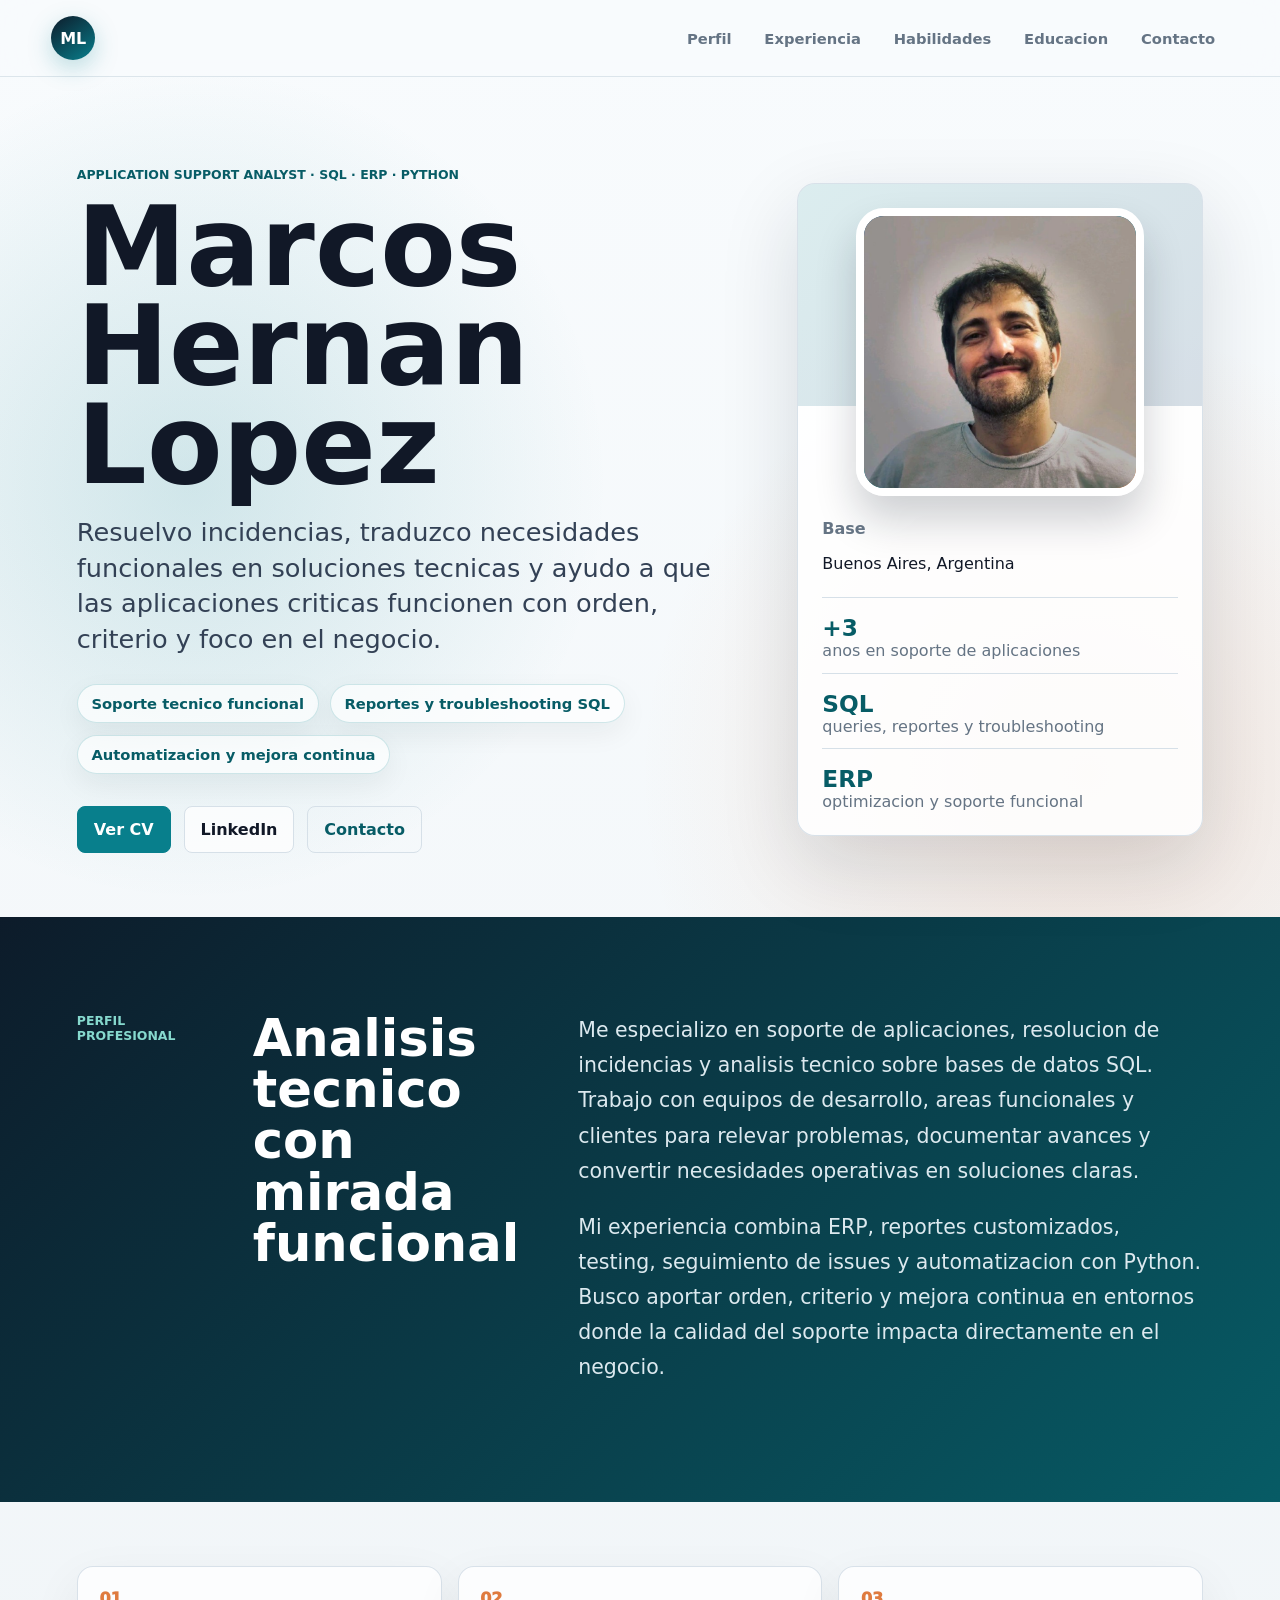
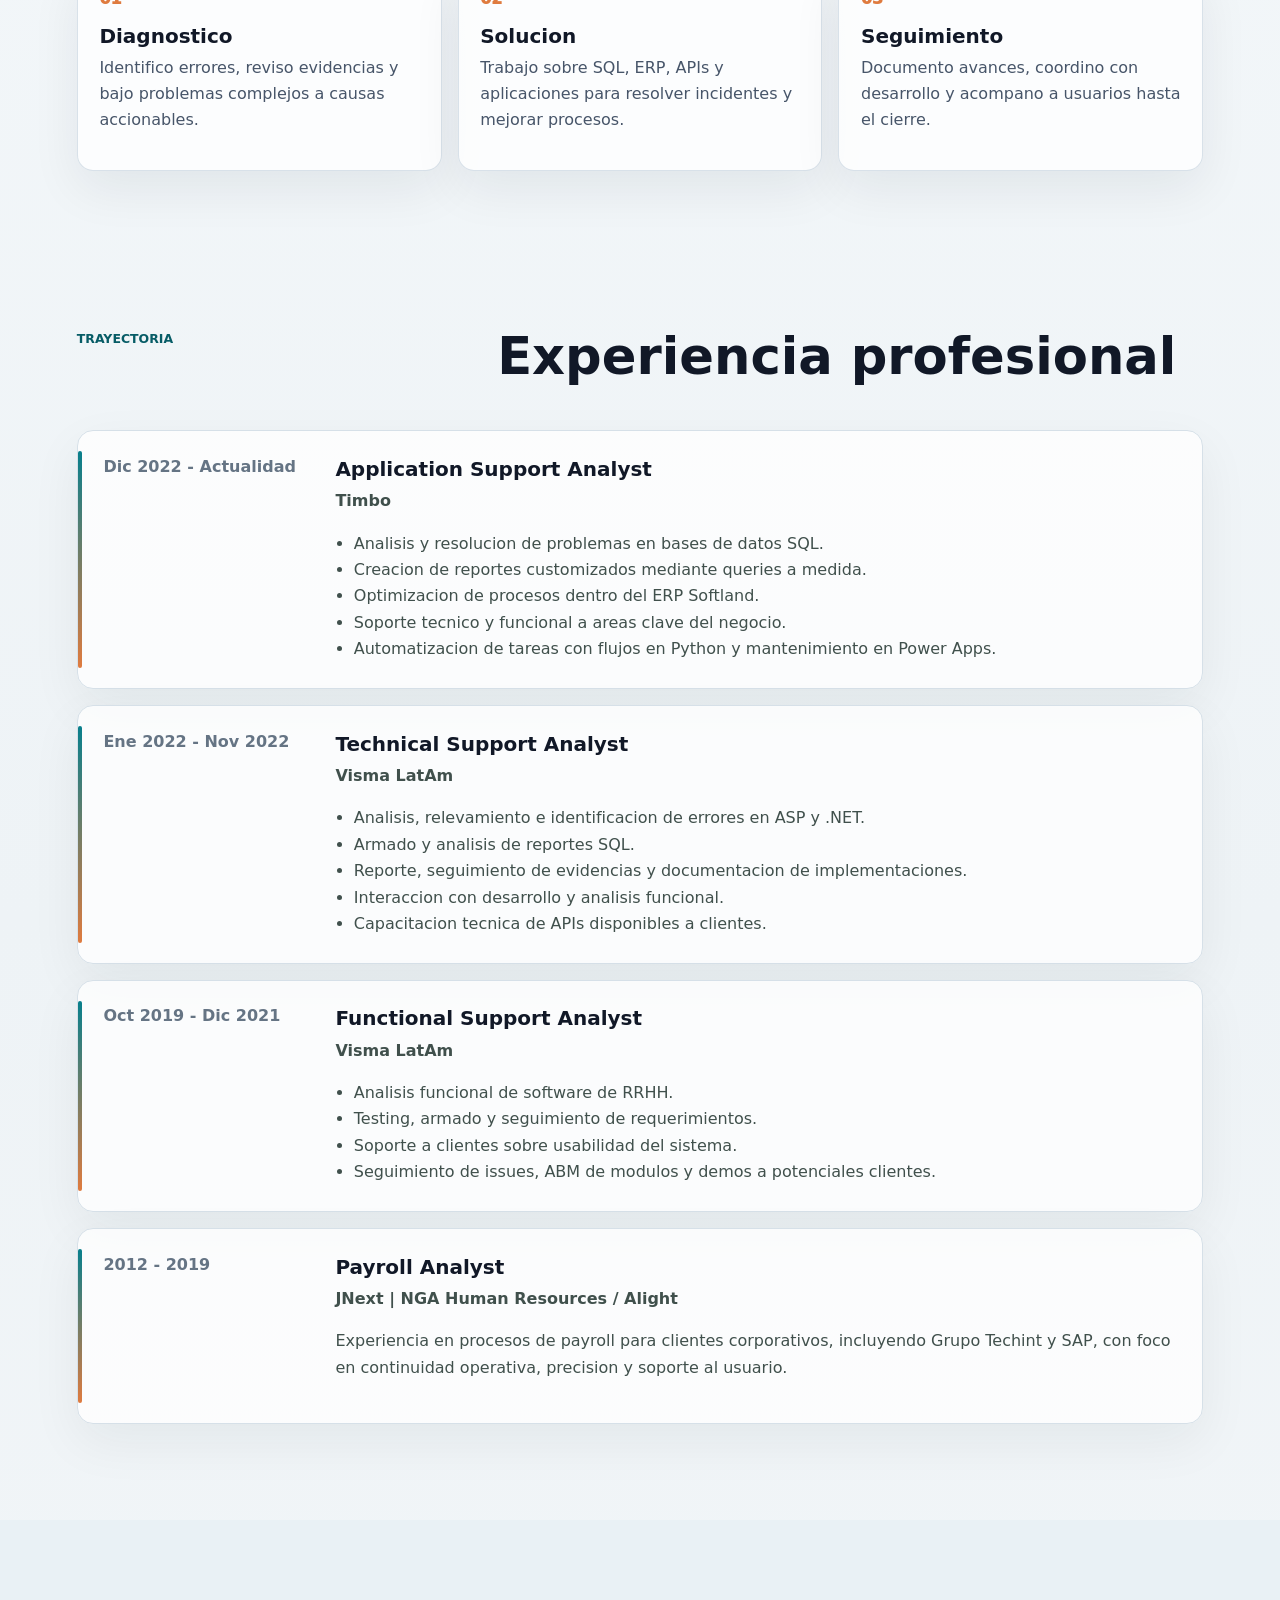
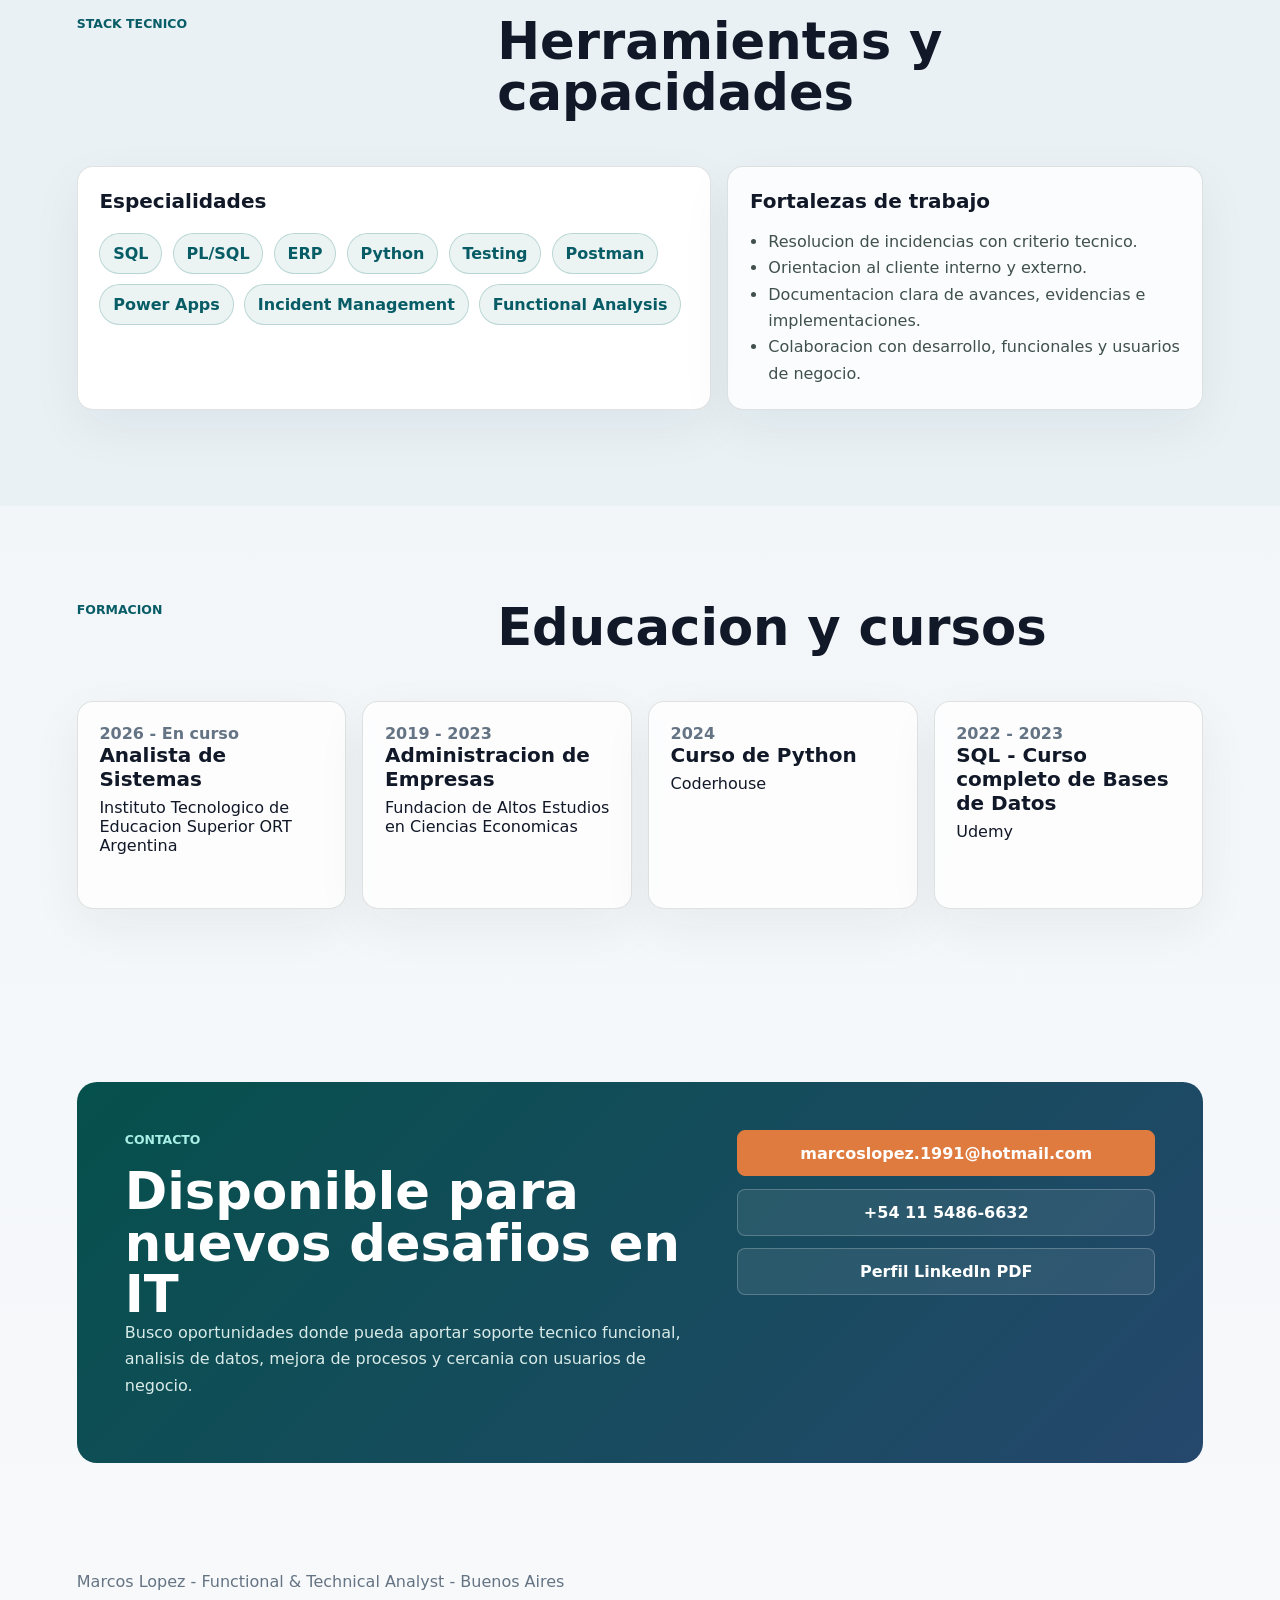
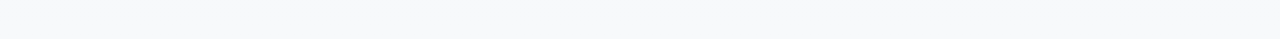
==== index.html @ 5c1c1602 "Add files via upload" ====
<!doctype html>
<html lang="es">
  <head>
    <meta charset="utf-8">
    <meta name="viewport" content="width=device-width, initial-scale=1">
    <title>Marcos Lopez | Application Support Analyst</title>
    <meta
      name="description"
      content="Presentacion profesional de Marcos Lopez: Application Support Analyst especializado en SQL, ERP, soporte tecnico funcional, Python y mejora de procesos."
    >
    <link rel="stylesheet" href="styles.css">
  </head>
  <body>
    <header class="site-header">
      <a class="brand" href="#inicio" aria-label="Inicio">
        <span>ML</span>
      </a>
      <nav aria-label="Secciones principales">
        <a href="#perfil">Perfil</a>
        <a href="#experiencia">Experiencia</a>
        <a href="#habilidades">Habilidades</a>
        <a href="#educacion">Educacion</a>
        <a href="#contacto">Contacto</a>
      </nav>
    </header>

    <main id="inicio">
      <section class="hero">
        <div class="hero-copy">
          <p class="eyebrow">Application Support Analyst · SQL · ERP · Python</p>
          <h1>Marcos Hernan Lopez</h1>
          <p class="lead">
            Resuelvo incidencias, traduzco necesidades funcionales en soluciones
            tecnicas y ayudo a que las aplicaciones criticas funcionen con orden,
            criterio y foco en el negocio.
          </p>
          <div class="hero-highlights" aria-label="Resumen de valor profesional">
            <span>Soporte tecnico funcional</span>
            <span>Reportes y troubleshooting SQL</span>
            <span>Automatizacion y mejora continua</span>
          </div>
          <div class="hero-actions" aria-label="Acciones principales">
            <a class="button primary" href="assets/cv-marcos-lopez.pdf" target="_blank" rel="noreferrer">Ver CV</a>
            <a class="button" href="https://www.linkedin.com/in/marcoslopez1991" target="_blank" rel="noreferrer">LinkedIn</a>
            <a class="button ghost" href="#contacto">Contacto</a>
          </div>
        </div>

        <aside class="hero-panel" aria-label="Resumen profesional">
          <div class="portrait-frame">
            <img
              src="assets/marcos-lopez.png"
              alt="Foto de perfil de Marcos Lopez"
              onerror="this.remove(); this.parentElement.classList.add('missing-photo');"
            >
            <span aria-hidden="true">ML</span>
          </div>
          <div class="panel-intro">
            <p class="panel-label">Base</p>
            <p>Buenos Aires, Argentina</p>
          </div>
          <div class="metric-grid">
            <div>
              <strong>+3</strong>
              <span>anos en soporte de aplicaciones</span>
            </div>
            <div>
              <strong>SQL</strong>
              <span>queries, reportes y troubleshooting</span>
            </div>
            <div>
              <strong>ERP</strong>
              <span>optimizacion y soporte funcional</span>
            </div>
          </div>
        </aside>
      </section>

      <section class="section intro" id="perfil">
        <div class="section-heading">
          <p class="eyebrow">Perfil profesional</p>
          <h2>Analisis tecnico con mirada funcional</h2>
        </div>
        <div class="intro-content">
          <p>
            Me especializo en soporte de aplicaciones, resolucion de incidencias y
            analisis tecnico sobre bases de datos SQL. Trabajo con equipos de
            desarrollo, areas funcionales y clientes para relevar problemas,
            documentar avances y convertir necesidades operativas en soluciones
            claras.
          </p>
          <p>
            Mi experiencia combina ERP, reportes customizados, testing, seguimiento
            de issues y automatizacion con Python. Busco aportar orden, criterio y
            mejora continua en entornos donde la calidad del soporte impacta
            directamente en el negocio.
          </p>
        </div>
      </section>

      <section class="section value-strip" aria-label="Propuesta de valor">
        <article>
          <span>01</span>
          <h3>Diagnostico</h3>
          <p>Identifico errores, reviso evidencias y bajo problemas complejos a causas accionables.</p>
        </article>
        <article>
          <span>02</span>
          <h3>Solucion</h3>
          <p>Trabajo sobre SQL, ERP, APIs y aplicaciones para resolver incidentes y mejorar procesos.</p>
        </article>
        <article>
          <span>03</span>
          <h3>Seguimiento</h3>
          <p>Documento avances, coordino con desarrollo y acompano a usuarios hasta el cierre.</p>
        </article>
      </section>

      <section class="section" id="experiencia">
        <div class="section-heading">
          <p class="eyebrow">Trayectoria</p>
          <h2>Experiencia profesional</h2>
        </div>

        <div class="timeline">
          <article class="timeline-item">
            <div class="time">Dic 2022 - Actualidad</div>
            <div class="role">
              <h3>Application Support Analyst</h3>
              <p class="company">Timbo</p>
              <ul>
                <li>Analisis y resolucion de problemas en bases de datos SQL.</li>
                <li>Creacion de reportes customizados mediante queries a medida.</li>
                <li>Optimizacion de procesos dentro del ERP Softland.</li>
                <li>Soporte tecnico y funcional a areas clave del negocio.</li>
                <li>Automatizacion de tareas con flujos en Python y mantenimiento en Power Apps.</li>
              </ul>
            </div>
          </article>

          <article class="timeline-item">
            <div class="time">Ene 2022 - Nov 2022</div>
            <div class="role">
              <h3>Technical Support Analyst</h3>
              <p class="company">Visma LatAm</p>
              <ul>
                <li>Analisis, relevamiento e identificacion de errores en ASP y .NET.</li>
                <li>Armado y analisis de reportes SQL.</li>
                <li>Reporte, seguimiento de evidencias y documentacion de implementaciones.</li>
                <li>Interaccion con desarrollo y analisis funcional.</li>
                <li>Capacitacion tecnica de APIs disponibles a clientes.</li>
              </ul>
            </div>
          </article>

          <article class="timeline-item">
            <div class="time">Oct 2019 - Dic 2021</div>
            <div class="role">
              <h3>Functional Support Analyst</h3>
              <p class="company">Visma LatAm</p>
              <ul>
                <li>Analisis funcional de software de RRHH.</li>
                <li>Testing, armado y seguimiento de requerimientos.</li>
                <li>Soporte a clientes sobre usabilidad del sistema.</li>
                <li>Seguimiento de issues, ABM de modulos y demos a potenciales clientes.</li>
              </ul>
            </div>
          </article>

          <article class="timeline-item compact">
            <div class="time">2012 - 2019</div>
            <div class="role">
              <h3>Payroll Analyst</h3>
              <p class="company">JNext | NGA Human Resources / Alight</p>
              <p>
                Experiencia en procesos de payroll para clientes corporativos,
                incluyendo Grupo Techint y SAP, con foco en continuidad operativa,
                precision y soporte al usuario.
              </p>
            </div>
          </article>
        </div>
      </section>

      <section class="section split" id="habilidades">
        <div class="section-heading">
          <p class="eyebrow">Stack tecnico</p>
          <h2>Herramientas y capacidades</h2>
        </div>
        <div class="skill-layout">
          <div class="skill-card featured">
            <h3>Especialidades</h3>
            <div class="tags">
              <span>SQL</span>
              <span>PL/SQL</span>
              <span>ERP</span>
              <span>Python</span>
              <span>Testing</span>
              <span>Postman</span>
              <span>Power Apps</span>
              <span>Incident Management</span>
              <span>Functional Analysis</span>
            </div>
          </div>
          <div class="skill-card">
            <h3>Fortalezas de trabajo</h3>
            <ul class="check-list">
              <li>Resolucion de incidencias con criterio tecnico.</li>
              <li>Orientacion al cliente interno y externo.</li>
              <li>Documentacion clara de avances, evidencias e implementaciones.</li>
              <li>Colaboracion con desarrollo, funcionales y usuarios de negocio.</li>
            </ul>
          </div>
        </div>
      </section>

      <section class="section education" id="educacion">
        <div class="section-heading">
          <p class="eyebrow">Formacion</p>
          <h2>Educacion y cursos</h2>
        </div>
        <div class="education-grid">
          <article>
            <span>2026 - En curso</span>
            <h3>Analista de Sistemas</h3>
            <p>Instituto Tecnologico de Educacion Superior ORT Argentina</p>
          </article>
          <article>
            <span>2019 - 2023</span>
            <h3>Administracion de Empresas</h3>
            <p>Fundacion de Altos Estudios en Ciencias Economicas</p>
          </article>
          <article>
            <span>2024</span>
            <h3>Curso de Python</h3>
            <p>Coderhouse</p>
          </article>
          <article>
            <span>2022 - 2023</span>
            <h3>SQL - Curso completo de Bases de Datos</h3>
            <p>Udemy</p>
          </article>
        </div>
      </section>

      <section class="contact-section" id="contacto">
        <div>
          <p class="eyebrow">Contacto</p>
          <h2>Disponible para nuevos desafios en IT</h2>
          <p>
            Busco oportunidades donde pueda aportar soporte tecnico funcional,
            analisis de datos, mejora de procesos y cercania con usuarios de negocio.
          </p>
        </div>
        <div class="contact-actions">
          <a href="mailto:marcoslopez.1991@hotmail.com">marcoslopez.1991@hotmail.com</a>
          <a href="tel:+541154866632">+54 11 5486-6632</a>
          <a href="assets/linkedin-profile.pdf" target="_blank" rel="noreferrer">Perfil LinkedIn PDF</a>
        </div>
      </section>
    </main>

    <footer>
      <p>Marcos Lopez - Functional & Technical Analyst - Buenos Aires</p>
    </footer>

    <script src="script.js"></script>
  </body>
</html>
---- styles.css ----
:root {
  --bg: #eef3f6;
  --ink: #111827;
  --muted: #657484;
  --line: #d6e0e8;
  --panel: #ffffff;
  --accent: #087f8c;
  --accent-strong: #075c66;
  --warm: #df7b3f;
  --blue: #1f4e79;
  --navy: #0d1b2a;
  --shadow: 0 28px 80px rgba(13, 27, 42, 0.14);
}

* {
  box-sizing: border-box;
}

html {
  scroll-behavior: smooth;
}

body {
  margin: 0;
  font-family: Inter, ui-sans-serif, system-ui, -apple-system, BlinkMacSystemFont, "Segoe UI", sans-serif;
  color: var(--ink);
  background:
    radial-gradient(circle at 15% 10%, rgba(8, 127, 140, 0.16), transparent 26rem),
    radial-gradient(circle at 85% 16%, rgba(223, 123, 63, 0.16), transparent 28rem),
    linear-gradient(180deg, #f8fbfd 0%, #eef3f6 52%, #f7f9fb 100%),
    var(--bg);
}

a {
  color: inherit;
  text-decoration: none;
}

.site-header {
  position: sticky;
  top: 0;
  z-index: 20;
  display: flex;
  align-items: center;
  justify-content: space-between;
  gap: 1.5rem;
  padding: 1rem clamp(1rem, 4vw, 4rem);
  background: rgba(248, 251, 253, 0.82);
  border-bottom: 1px solid rgba(214, 224, 232, 0.8);
  backdrop-filter: blur(16px);
}

.brand {
  display: grid;
  width: 2.75rem;
  height: 2.75rem;
  place-items: center;
  border-radius: 50%;
  color: white;
  font-weight: 800;
  background: linear-gradient(145deg, var(--navy), var(--accent));
  box-shadow: 0 8px 24px rgba(8, 127, 140, 0.26);
}

nav {
  display: flex;
  flex-wrap: wrap;
  justify-content: flex-end;
  gap: 0.35rem;
}

nav a {
  border-radius: 999px;
  color: var(--muted);
  font-size: 0.92rem;
  font-weight: 700;
  padding: 0.65rem 0.85rem;
}

nav a:hover,
nav a:focus-visible {
  background: rgba(11, 110, 105, 0.1);
  color: var(--accent-strong);
  outline: none;
}

nav a[aria-current] {
  background: rgba(8, 127, 140, 0.12);
  color: var(--accent-strong);
}

main {
  overflow: hidden;
}

.hero {
  min-height: calc(100svh - 4.8rem);
  display: grid;
  grid-template-columns: minmax(0, 1.1fr) minmax(21rem, 0.68fr);
  gap: clamp(2rem, 5vw, 5rem);
  align-items: center;
  padding: clamp(2rem, 7vw, 6rem) clamp(1rem, 6vw, 6rem) clamp(2rem, 5vw, 4rem);
}

.hero-copy {
  max-width: 58rem;
}

.eyebrow {
  margin: 0 0 1rem;
  color: var(--accent-strong);
  font-size: 0.78rem;
  font-weight: 900;
  letter-spacing: 0;
  text-transform: uppercase;
}

h1,
h2,
h3,
p {
  margin-top: 0;
}

h1 {
  max-width: 11ch;
  margin-bottom: 1.25rem;
  font-size: clamp(3.5rem, 8.6vw, 7.6rem);
  line-height: 0.9;
  letter-spacing: 0;
}

h2 {
  margin-bottom: 0;
  font-size: clamp(2rem, 4vw, 3.4rem);
  line-height: 1;
  letter-spacing: 0;
}

h3 {
  margin-bottom: 0.45rem;
  font-size: 1.25rem;
}

.lead {
  max-width: 44rem;
  color: #334155;
  font-size: clamp(1.25rem, 2vw, 1.75rem);
  line-height: 1.4;
}

.hero-highlights {
  display: flex;
  flex-wrap: wrap;
  gap: 0.7rem;
  margin-top: 1.6rem;
}

.hero-highlights span {
  border: 1px solid rgba(8, 127, 140, 0.18);
  border-radius: 999px;
  padding: 0.65rem 0.85rem;
  color: var(--accent-strong);
  font-size: 0.92rem;
  font-weight: 850;
  background: rgba(255, 255, 255, 0.68);
  box-shadow: 0 10px 28px rgba(13, 27, 42, 0.06);
}

.hero-actions,
.contact-actions {
  display: flex;
  flex-wrap: wrap;
  gap: 0.8rem;
  margin-top: 2rem;
}

.button,
.contact-actions a {
  min-height: 2.9rem;
  display: inline-flex;
  align-items: center;
  justify-content: center;
  border: 1px solid var(--line);
  border-radius: 8px;
  padding: 0.8rem 1rem;
  color: var(--ink);
  font-weight: 850;
  background: rgba(255, 255, 255, 0.74);
}

.button.primary,
.contact-actions a:first-child {
  border-color: var(--accent);
  color: white;
  background: var(--accent);
}

.button.ghost {
  color: var(--accent-strong);
  background: transparent;
}

.hero-panel {
  position: relative;
  overflow: hidden;
  border: 1px solid rgba(214, 224, 232, 0.95);
  border-radius: 18px;
  padding: clamp(1.1rem, 2.6vw, 1.5rem);
  background: rgba(255, 255, 255, 0.86);
  box-shadow: var(--shadow);
}

.hero-panel::before {
  content: "";
  position: absolute;
  inset: 0 0 auto;
  height: 34%;
  background: linear-gradient(135deg, rgba(8, 127, 140, 0.14), rgba(31, 78, 121, 0.18));
  pointer-events: none;
}

.portrait-frame {
  position: relative;
  width: min(18rem, 76vw);
  aspect-ratio: 1;
  display: grid;
  place-items: center;
  margin: 0 auto 1.4rem;
  overflow: hidden;
  border: 8px solid #ffffff;
  border-radius: 28px;
  color: white;
  background:
    linear-gradient(145deg, var(--blue), var(--accent) 55%, var(--warm));
  box-shadow: 0 24px 42px rgba(13, 27, 42, 0.2);
}

.portrait-frame img {
  width: 100%;
  height: 100%;
  object-fit: cover;
  object-position: center;
}

.portrait-frame span {
  display: none;
}

.portrait-frame.missing-photo span {
  display: block;
  font-size: 4.25rem;
  font-weight: 900;
}

.panel-intro {
  position: relative;
}

.panel-label,
.company,
.time,
.education-grid span {
  color: var(--muted);
  font-weight: 800;
}

.metric-grid {
  display: grid;
  gap: 0.8rem;
  margin-top: 1.5rem;
}

.metric-grid div {
  border-top: 1px solid var(--line);
  padding-top: 1rem;
}

.metric-grid strong {
  display: block;
  color: var(--accent-strong);
  font-size: 1.45rem;
}

.metric-grid span {
  color: var(--muted);
}

.section {
  padding: clamp(3rem, 8vw, 6rem) clamp(1rem, 6vw, 6rem);
}

.section-heading {
  display: grid;
  grid-template-columns: minmax(0, 0.55fr) minmax(0, 1fr);
  gap: 2rem;
  align-items: start;
  margin-bottom: clamp(1.75rem, 4vw, 3rem);
}

.intro {
  display: grid;
  grid-template-columns: minmax(0, 0.7fr) minmax(0, 1fr);
  gap: clamp(2rem, 5vw, 5rem);
  background:
    linear-gradient(135deg, rgba(13, 27, 42, 0.98), rgba(7, 92, 102, 0.98)),
    var(--navy);
  color: white;
}

.intro .eyebrow {
  color: #86d9ce;
}

.intro-content {
  color: #dce9ef;
  font-size: clamp(1.05rem, 1.6vw, 1.3rem);
  line-height: 1.72;
}

.value-strip {
  display: grid;
  grid-template-columns: repeat(3, minmax(0, 1fr));
  gap: 1rem;
  padding-top: clamp(2rem, 5vw, 4rem);
  padding-bottom: clamp(2rem, 5vw, 4rem);
}

.value-strip article {
  border: 1px solid rgba(214, 224, 232, 0.95);
  border-radius: 16px;
  padding: 1.35rem;
  background: rgba(255, 255, 255, 0.78);
  box-shadow: 0 18px 50px rgba(13, 27, 42, 0.07);
}

.value-strip span {
  display: inline-flex;
  margin-bottom: 1rem;
  color: var(--warm);
  font-weight: 950;
}

.value-strip p {
  color: #475569;
  line-height: 1.62;
}

.timeline {
  display: grid;
  gap: 1rem;
}

.timeline-item {
  position: relative;
  display: grid;
  grid-template-columns: 13rem minmax(0, 1fr);
  gap: 1.5rem;
  border: 1px solid var(--line);
  border-radius: 16px;
  padding: clamp(1.1rem, 3vw, 1.6rem);
  background: rgba(255, 255, 255, 0.78);
  box-shadow: 0 18px 52px rgba(13, 27, 42, 0.06);
}

.timeline-item::before {
  content: "";
  position: absolute;
  inset: 1.25rem auto 1.25rem 0;
  width: 4px;
  border-radius: 999px;
  background: linear-gradient(180deg, var(--accent), var(--warm));
}

.role ul,
.check-list {
  margin: 1rem 0 0;
  padding-left: 1.15rem;
  color: #40504c;
  line-height: 1.65;
}

.role p {
  color: #40504c;
  line-height: 1.65;
}

.split {
  background: #e9f1f5;
}

.skill-layout {
  display: grid;
  grid-template-columns: minmax(0, 1fr) minmax(20rem, 0.75fr);
  gap: 1rem;
}

.skill-card,
.education-grid article {
  border: 1px solid rgba(16, 39, 36, 0.13);
  border-radius: 16px;
  padding: 1.35rem;
  background: rgba(255, 255, 255, 0.78);
  box-shadow: 0 18px 52px rgba(13, 27, 42, 0.06);
}

.skill-card.featured {
  background: #ffffff;
}

.tags {
  display: flex;
  flex-wrap: wrap;
  gap: 0.65rem;
  margin-top: 1.25rem;
}

.tags span {
  border: 1px solid rgba(11, 110, 105, 0.22);
  border-radius: 999px;
  padding: 0.62rem 0.8rem;
  color: var(--accent-strong);
  font-weight: 850;
  background: rgba(11, 110, 105, 0.08);
}

.education-grid {
  display: grid;
  grid-template-columns: repeat(4, minmax(0, 1fr));
  gap: 1rem;
}

.education-grid article {
  min-height: 13rem;
}

.contact-section {
  display: grid;
  grid-template-columns: minmax(0, 1fr) minmax(18rem, 0.72fr);
  gap: 2rem;
  margin: clamp(1rem, 6vw, 6rem);
  border-radius: 20px;
  padding: clamp(1.5rem, 5vw, 3rem);
  color: white;
  background:
    linear-gradient(135deg, rgba(6, 79, 75, 0.95), rgba(39, 70, 109, 0.95)),
    var(--accent-strong);
}

.contact-section .eyebrow {
  color: #a8eee5;
}

.contact-section p {
  max-width: 44rem;
  color: #d9ebe8;
  line-height: 1.65;
}

.contact-actions {
  align-content: start;
  margin: 0;
}

.contact-actions a {
  width: 100%;
  border-color: rgba(255, 255, 255, 0.22);
  color: white;
  background: rgba(255, 255, 255, 0.08);
}

.contact-actions a:first-child {
  background: var(--warm);
  border-color: var(--warm);
}

footer {
  padding: 2rem clamp(1rem, 6vw, 6rem);
  color: var(--muted);
}

@media (max-width: 920px) {
  .hero,
  .intro,
  .section-heading,
  .skill-layout,
  .contact-section {
    grid-template-columns: 1fr;
  }

  .hero {
    min-height: auto;
    padding-top: 3rem;
  }

  .value-strip {
    grid-template-columns: 1fr;
  }

  .education-grid {
    grid-template-columns: repeat(2, minmax(0, 1fr));
  }
}

@media (max-width: 620px) {
  .site-header {
    position: static;
    align-items: flex-start;
  }

  nav {
    gap: 0.15rem;
  }

  nav a {
    padding: 0.45rem 0.5rem;
    font-size: 0.82rem;
  }

  h1 {
    font-size: clamp(3rem, 18vw, 4.4rem);
  }

  .timeline-item {
    grid-template-columns: 1fr;
  }

  .education-grid {
    grid-template-columns: 1fr;
  }

  .hero-actions .button,
  .contact-actions a {
    width: 100%;
  }
}
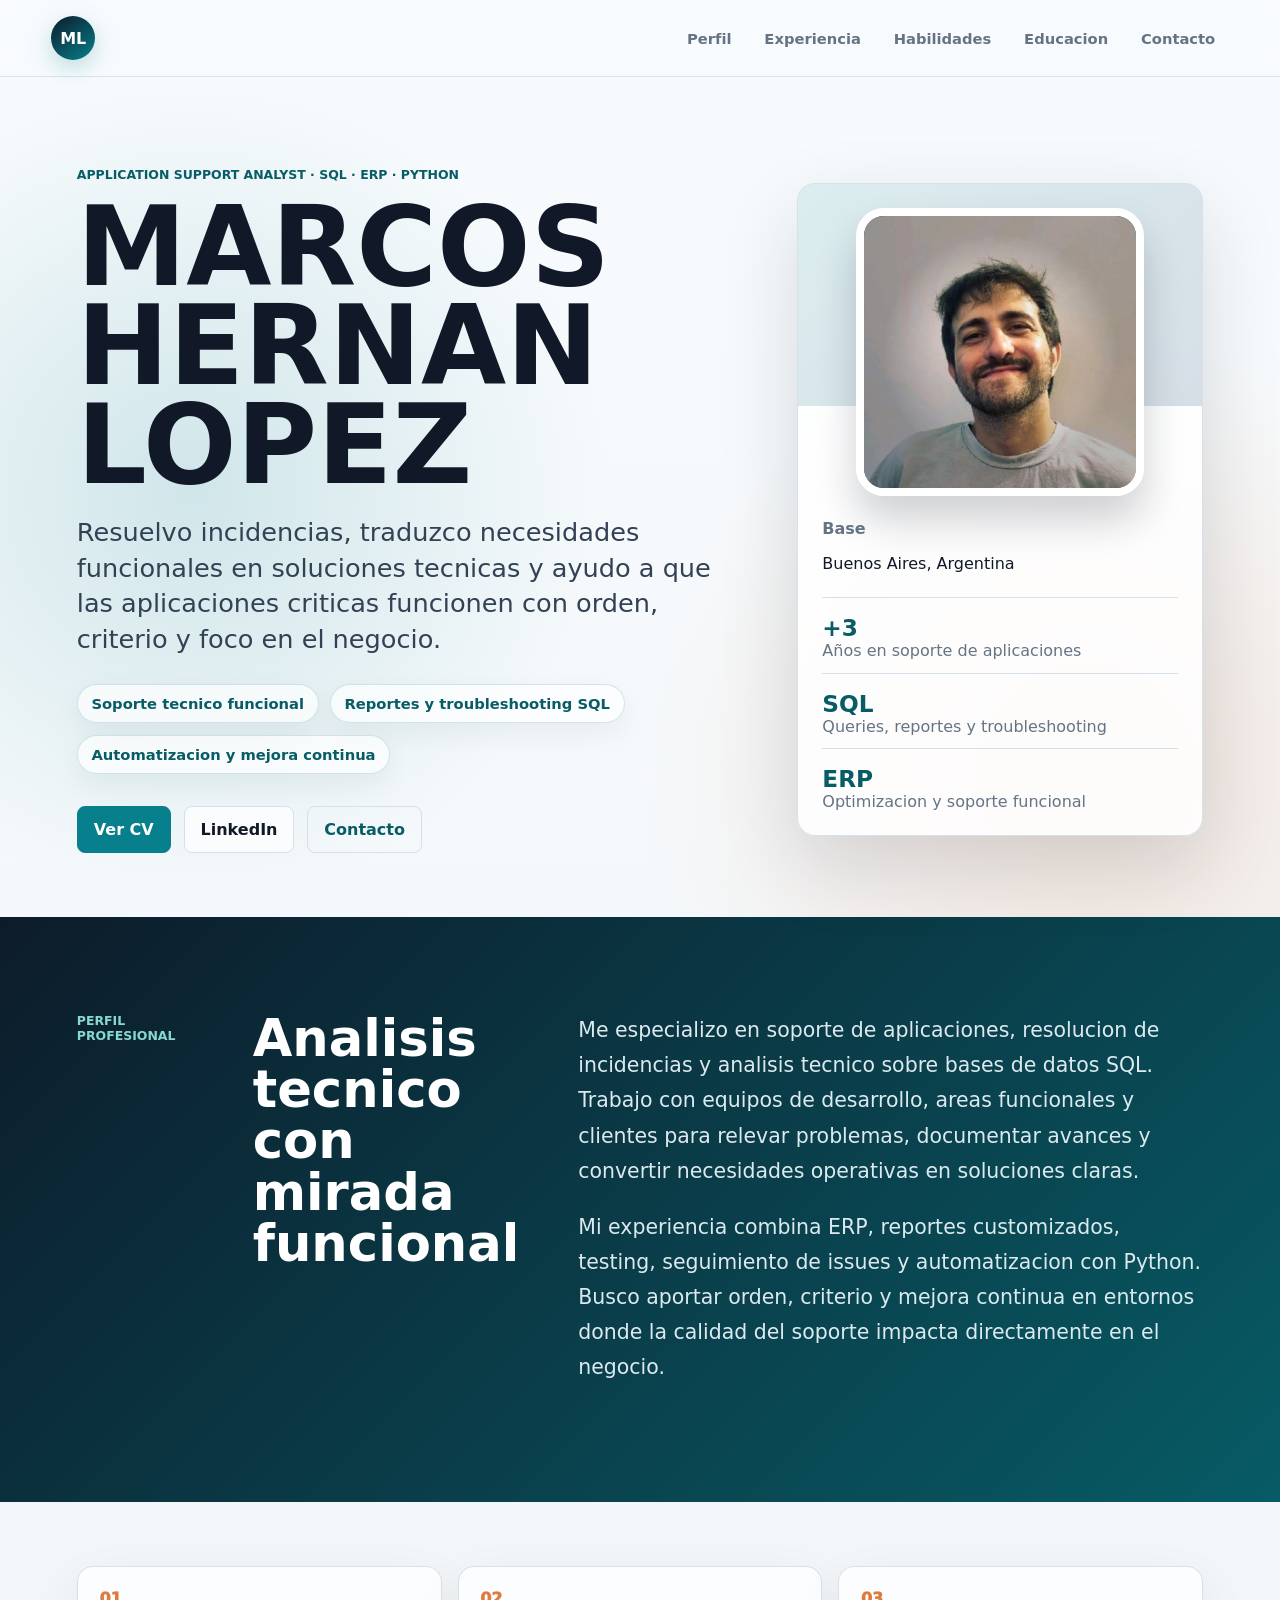
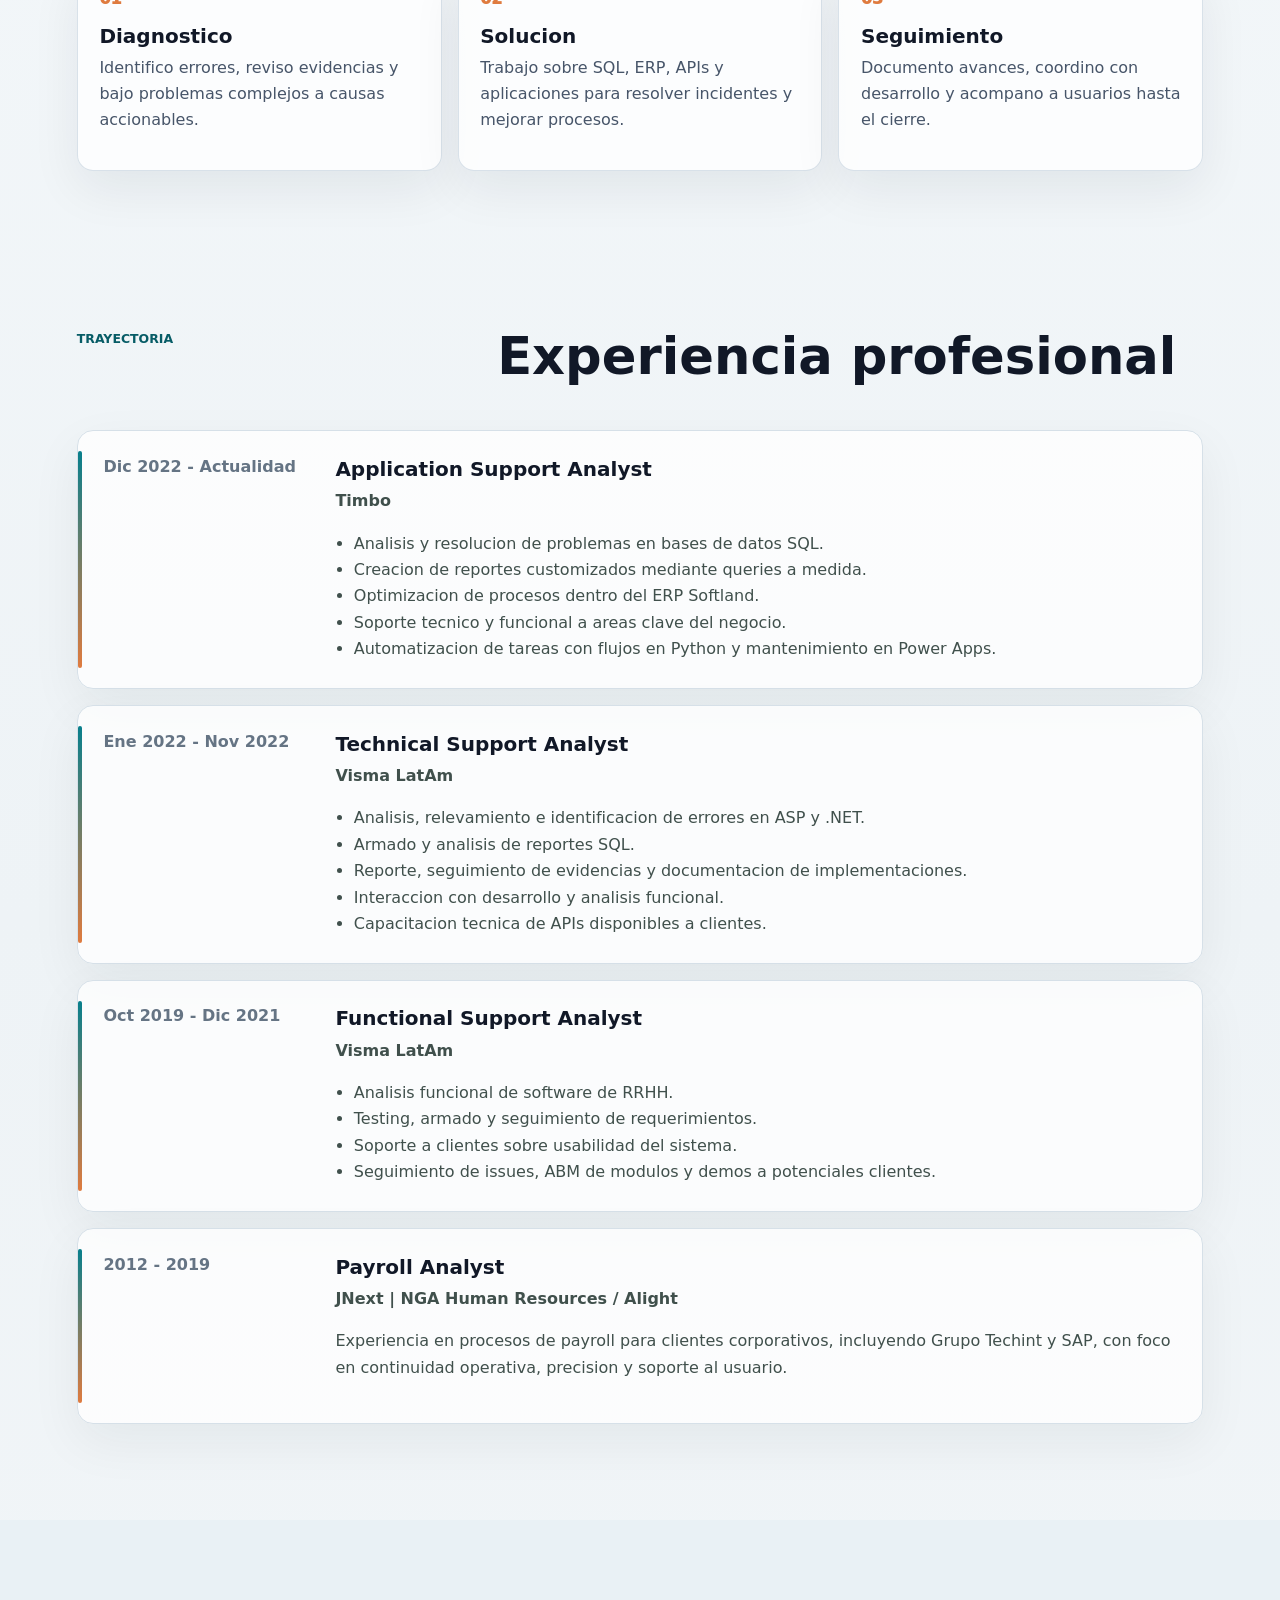
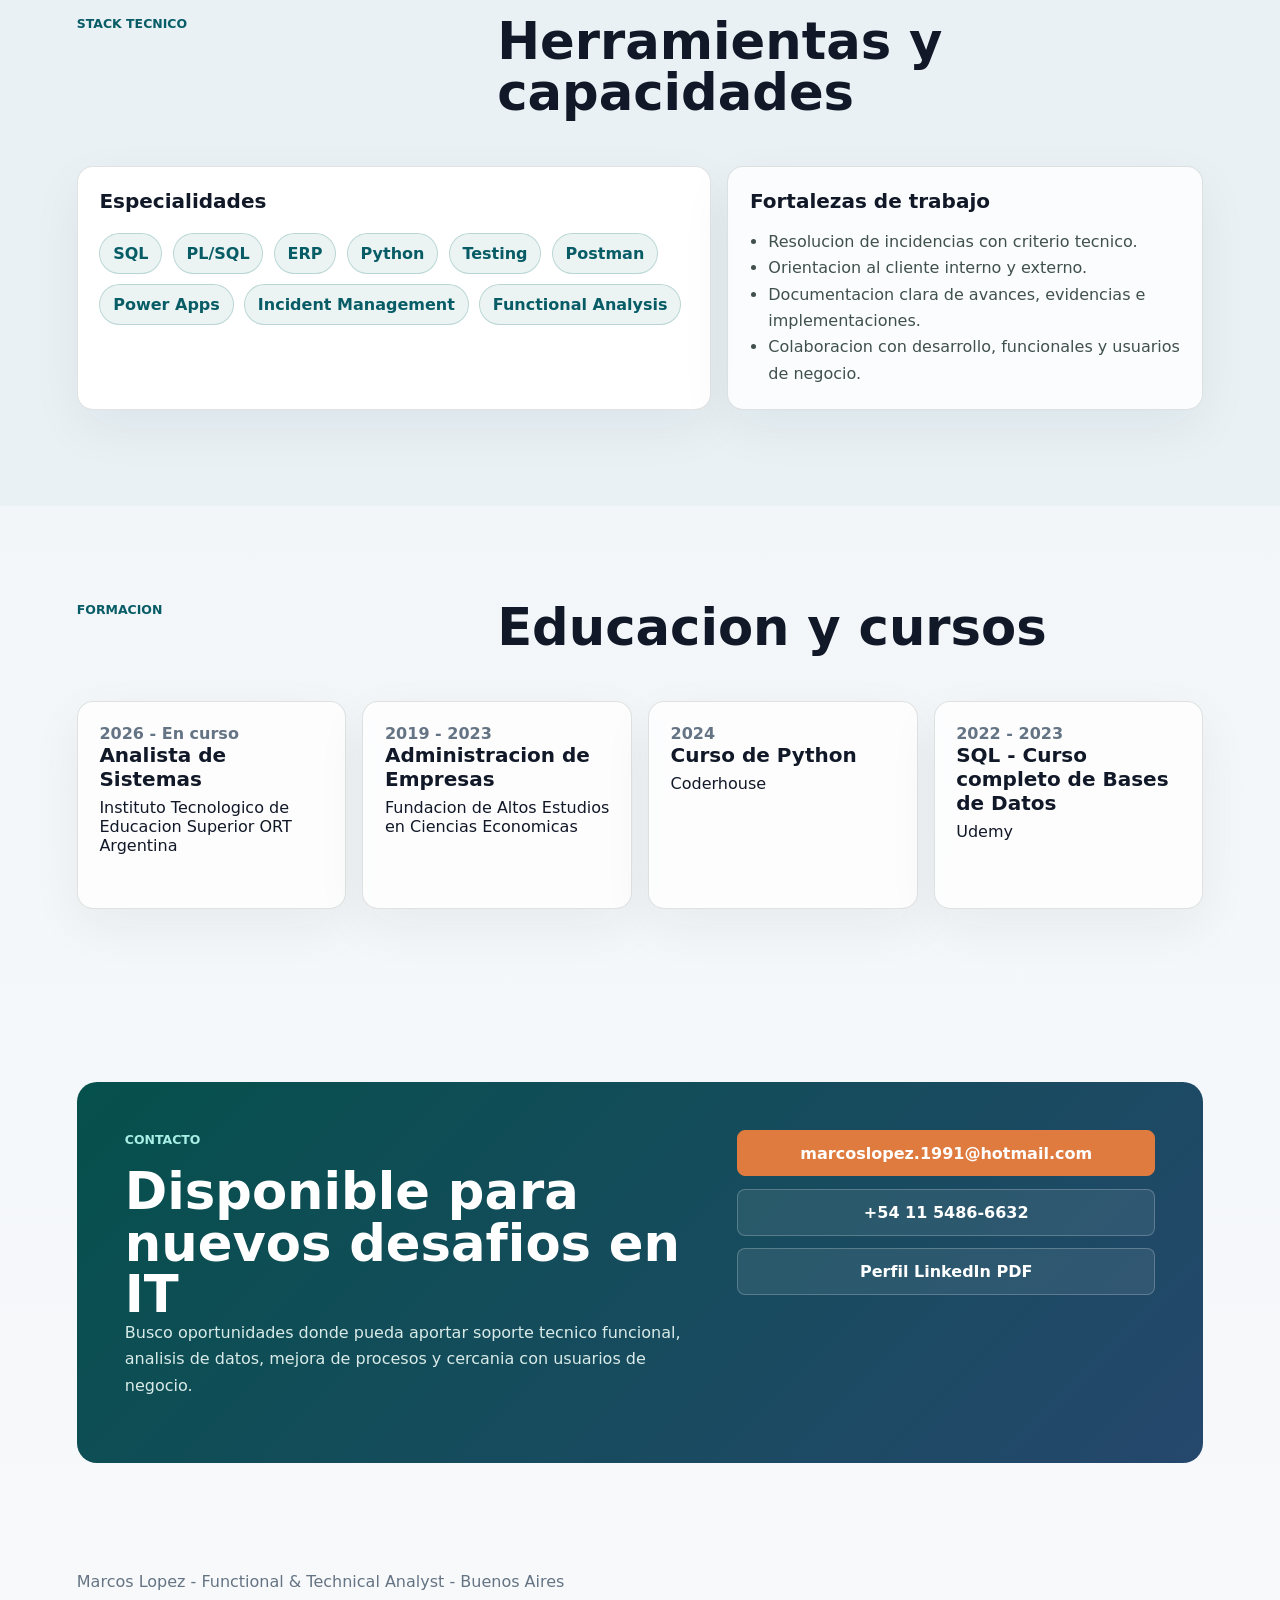
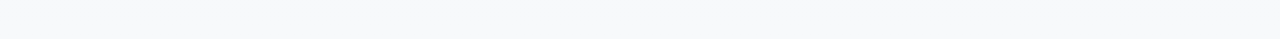
==== commit b581b5b7: "Change text to uppercase for emphasis Updated text to use uppercase letters for emphasis." ====
--- a/index.html
+++ b/index.html
@@ -28,7 +28,7 @@
       <section class="hero">
         <div class="hero-copy">
           <p class="eyebrow">Application Support Analyst · SQL · ERP · Python</p>
-          <h1>Marcos Hernan Lopez</h1>
+          <h1>MARCOS HERNAN LOPEZ</h1>
           <p class="lead">
             Resuelvo incidencias, traduzco necesidades funcionales en soluciones
             tecnicas y ayudo a que las aplicaciones criticas funcionen con orden,
@@ -62,15 +62,15 @@
           <div class="metric-grid">
             <div>
               <strong>+3</strong>
-              <span>anos en soporte de aplicaciones</span>
+              <span>Años en soporte de aplicaciones</span>
             </div>
             <div>
               <strong>SQL</strong>
-              <span>queries, reportes y troubleshooting</span>
+              <span>Queries, reportes y troubleshooting</span>
             </div>
             <div>
               <strong>ERP</strong>
-              <span>optimizacion y soporte funcional</span>
+              <span>Optimizacion y soporte funcional</span>
             </div>
           </div>
         </aside>
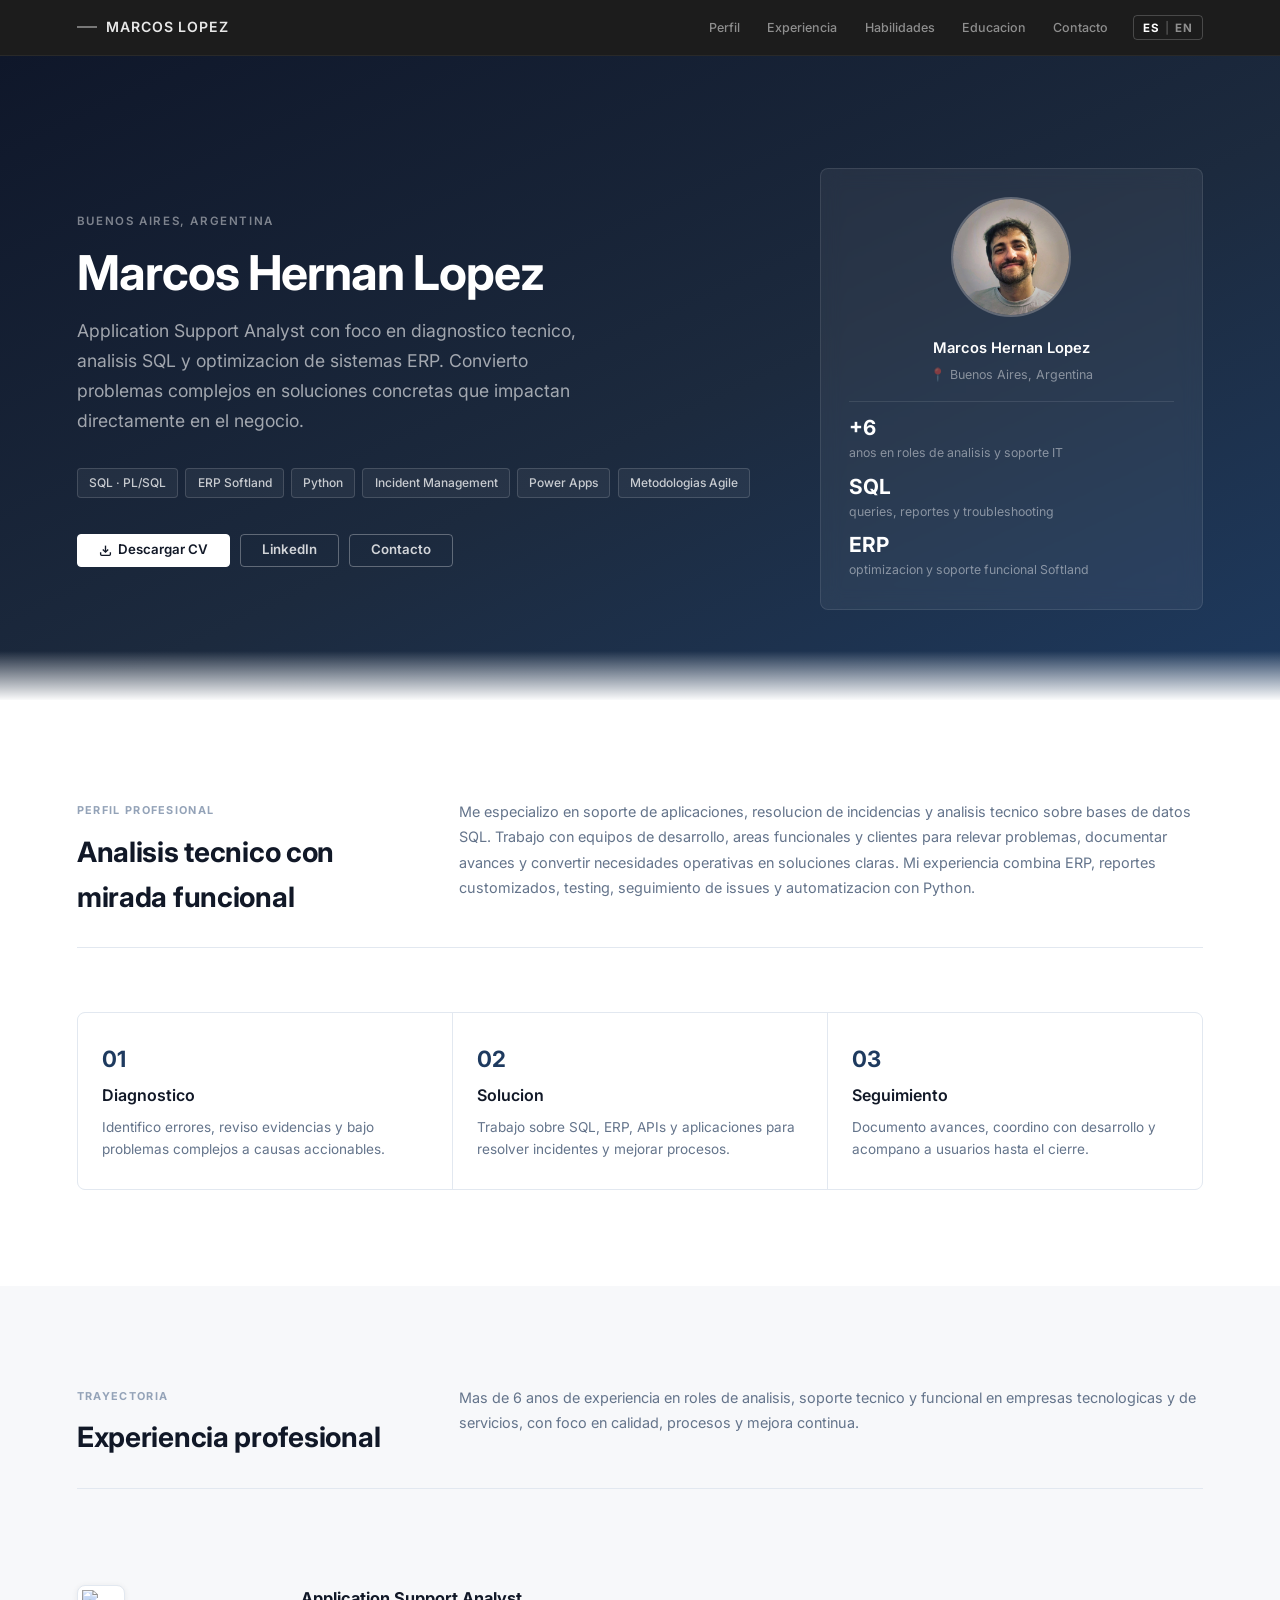
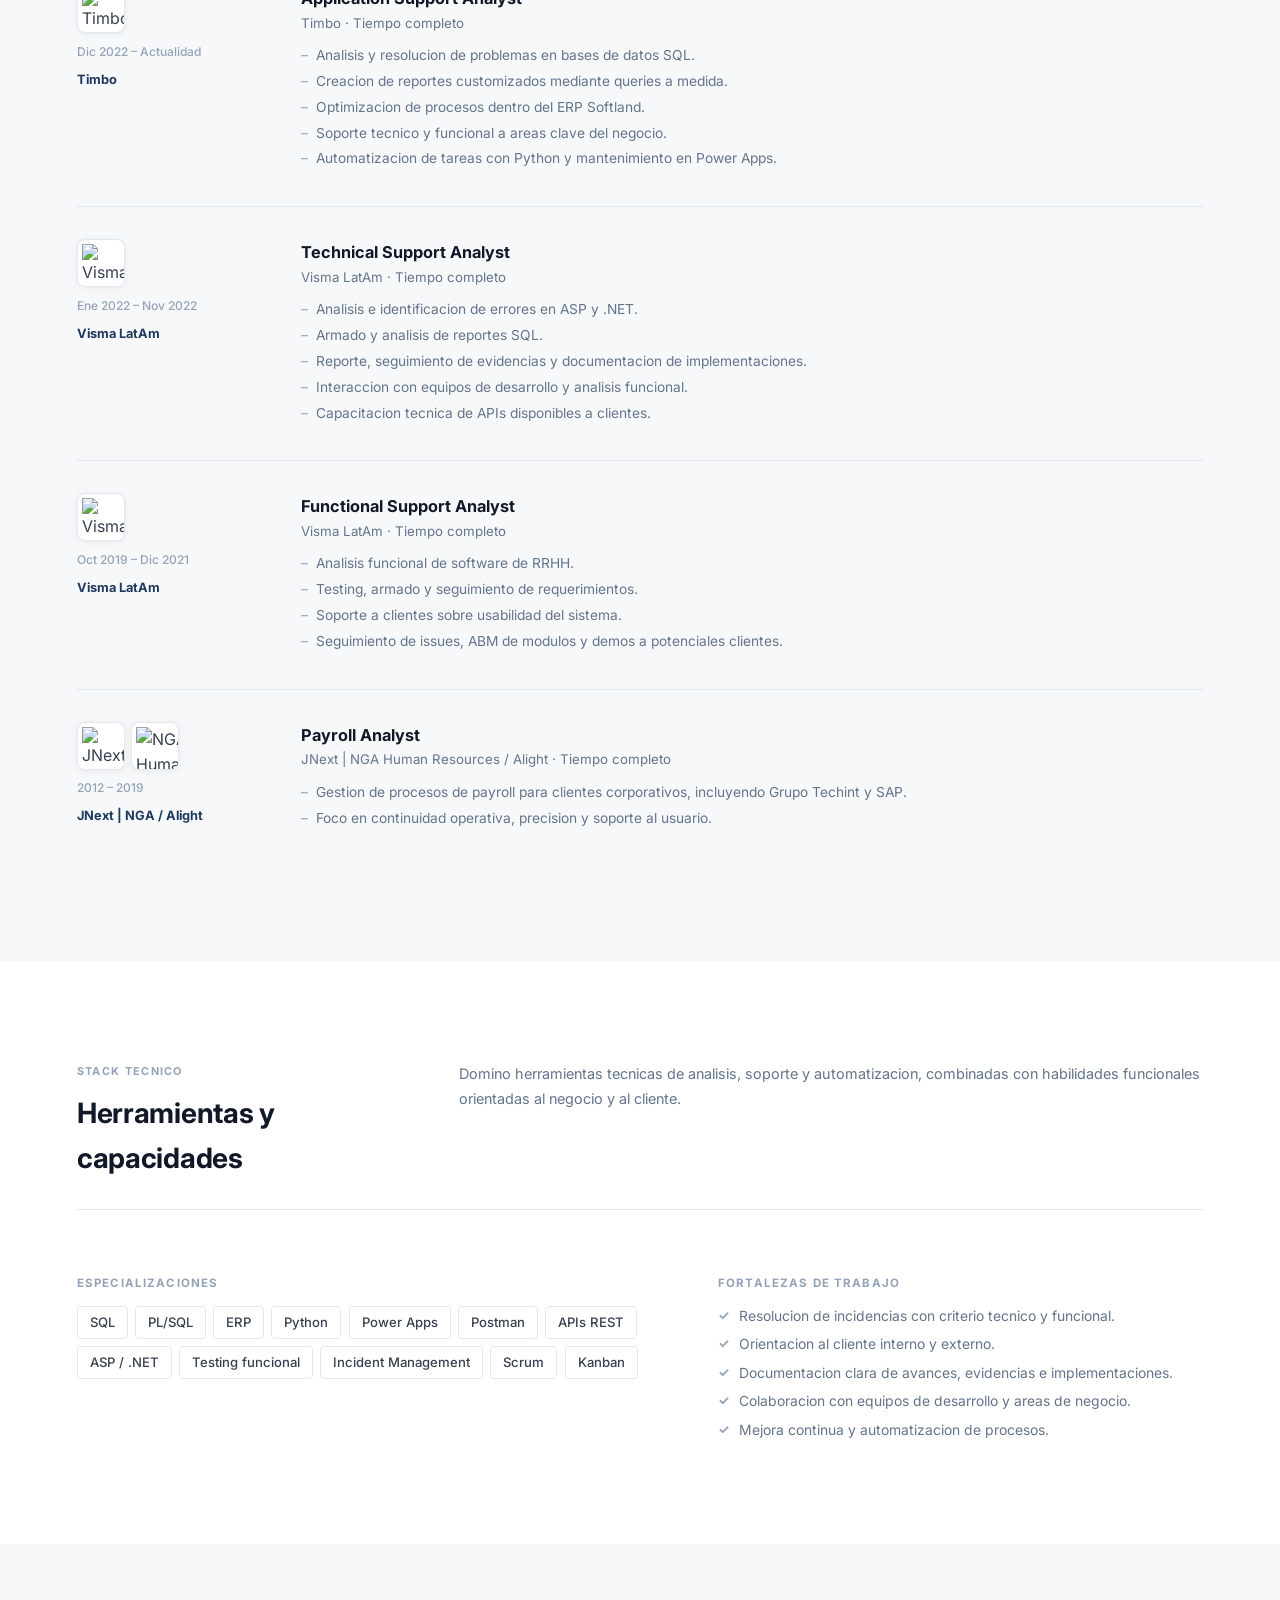
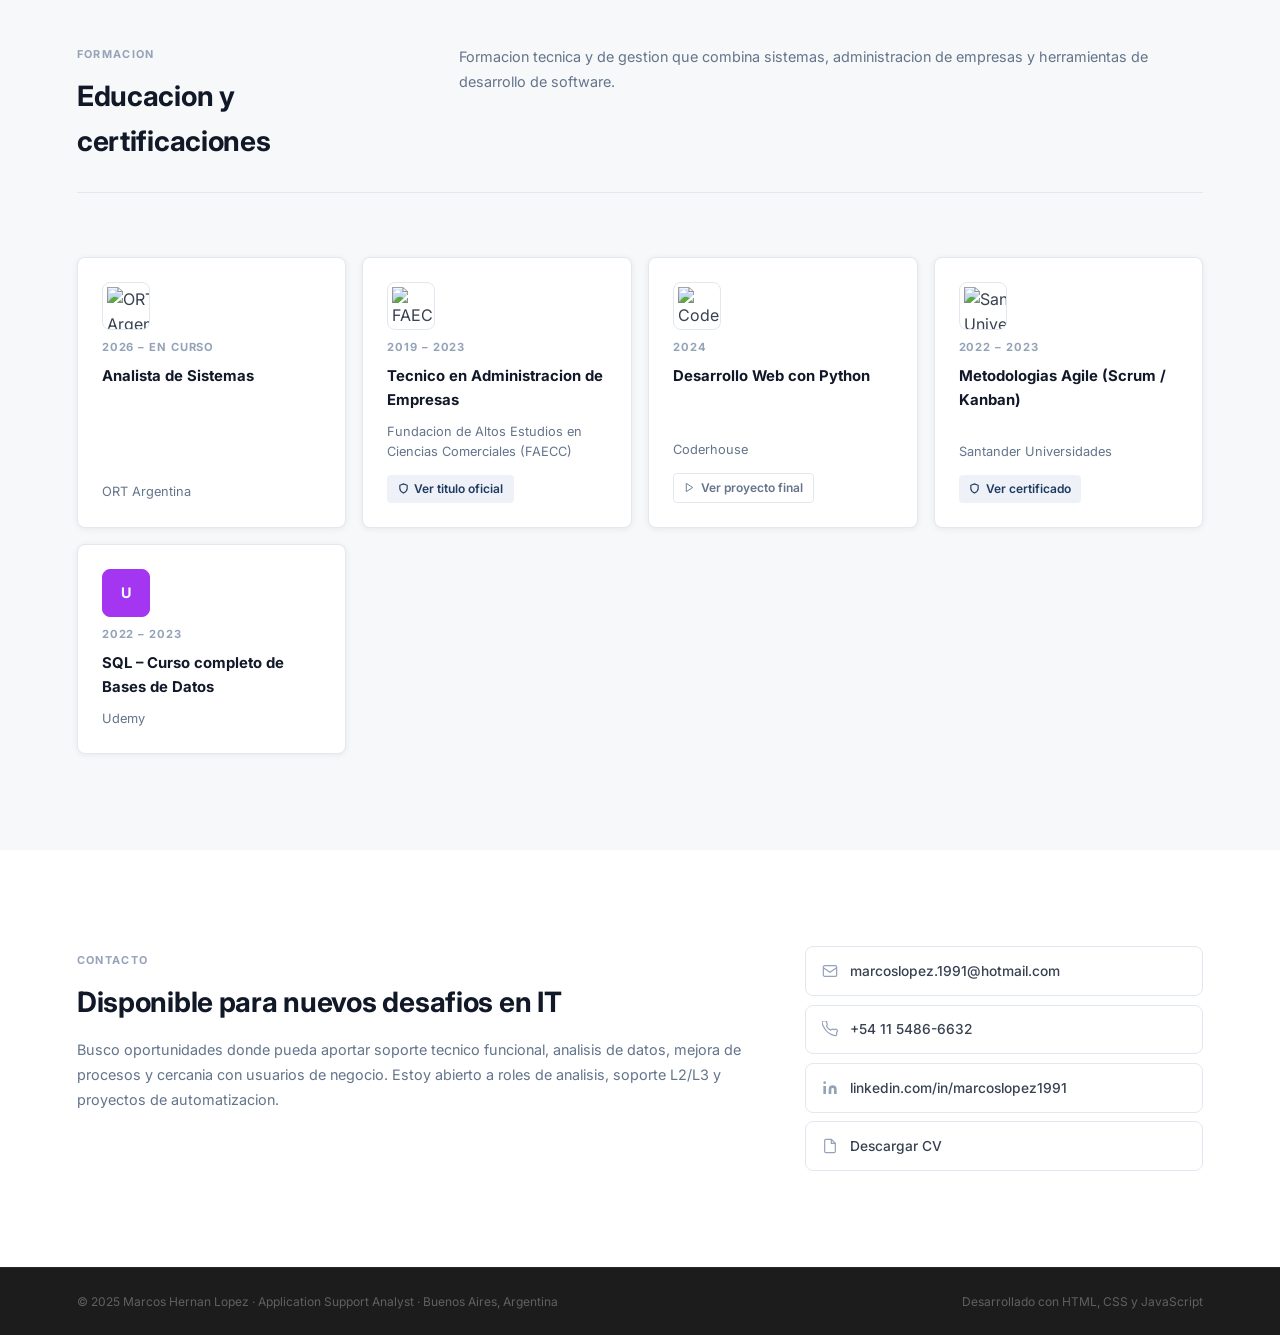
==== commit d52d60ef: "Update portfolio homepage" ====
--- a/index.html
+++ b/index.html
@@ -1,269 +1,441 @@
 <!doctype html>
 <html lang="es">
-  <head>
-    <meta charset="utf-8">
-    <meta name="viewport" content="width=device-width, initial-scale=1">
-    <title>Marcos Lopez | Application Support Analyst</title>
-    <meta
-      name="description"
-      content="Presentacion profesional de Marcos Lopez: Application Support Analyst especializado en SQL, ERP, soporte tecnico funcional, Python y mejora de procesos."
-    >
-    <link rel="stylesheet" href="styles.css">
-  </head>
-  <body>
-    <header class="site-header">
-      <a class="brand" href="#inicio" aria-label="Inicio">
-        <span>ML</span>
-      </a>
-      <nav aria-label="Secciones principales">
-        <a href="#perfil">Perfil</a>
-        <a href="#experiencia">Experiencia</a>
-        <a href="#habilidades">Habilidades</a>
-        <a href="#educacion">Educacion</a>
-        <a href="#contacto">Contacto</a>
+
+<head>
+  <meta charset="utf-8">
+  <meta name="viewport" content="width=device-width, initial-scale=1">
+  <title>Marcos Lopez | Application Support Analyst</title>
+  <meta name="description"
+    content="Perfil profesional de Marcos Lopez: Application Support Analyst especializado en SQL, ERP, soporte tecnico funcional y Python.">
+  <link rel="preconnect" href="https://fonts.googleapis.com">
+  <link rel="preconnect" href="https://fonts.gstatic.com" crossorigin>
+  <link href="https://fonts.googleapis.com/css2?family=Inter:wght@300;400;500;600;700&display=swap" rel="stylesheet">
+  <link rel="stylesheet" href="styles.css">
+</head>
+
+<body>
+
+  <header class="site-header" id="site-header">
+    <a class="brand" href="#inicio">
+      <span class="brand-line"></span>
+      Marcos Lopez
+    </a>
+    <div class="header-right">
+      <nav aria-label="Navegacion principal">
+        <a href="#perfil" data-i18n="nav.perfil">Perfil</a>
+        <a href="#experiencia" data-i18n="nav.exp">Experiencia</a>
+        <a href="#habilidades" data-i18n="nav.skills">Habilidades</a>
+        <a href="#educacion" data-i18n="nav.edu">Educacion</a>
+        <a href="#contacto" data-i18n="nav.contact">Contacto</a>
       </nav>
-    </header>
-
-    <main id="inicio">
-      <section class="hero">
-        <div class="hero-copy">
-          <p class="eyebrow">Application Support Analyst · SQL · ERP · Python</p>
-          <h1>MARCOS HERNAN LOPEZ</h1>
-          <p class="lead">
-            Resuelvo incidencias, traduzco necesidades funcionales en soluciones
-            tecnicas y ayudo a que las aplicaciones criticas funcionen con orden,
-            criterio y foco en el negocio.
+      <button class="lang-btn" id="lang-btn" aria-label="Cambiar idioma">
+        <span class="lang-opt active" id="lang-es">ES</span>
+        <span style="color:rgba(255,255,255,.2)">|</span>
+        <span class="lang-opt" id="lang-en">EN</span>
+      </button>
+    </div>
+  </header>
+
+  <main id="inicio">
+
+    <!-- ══ HERO ══ -->
+    <section class="hero">
+      <div class="hero-copy reveal-left">
+        <p class="hero-eyebrow">Buenos Aires, Argentina</p>
+        <h1>Marcos Hernan Lopez</h1>
+        <p class="hero-sub" data-i18n="hero.sub">
+          Application Support Analyst con foco en diagnostico tecnico, analisis SQL y optimizacion de sistemas ERP.
+          Convierto problemas complejos en soluciones concretas que impactan directamente en el negocio.
+        </p>
+        <div class="hero-tags">
+          <span>SQL · PL/SQL</span><span>ERP Softland</span><span>Python</span>
+          <span>Incident Management</span><span>Power Apps</span><span data-i18n="tag.agile">Metodologias Agile</span>
+        </div>
+        <div class="hero-actions">
+          <a class="btn btn-white" href="assets/cv-marcos-lopez.pdf" target="_blank" rel="noreferrer">
+            <svg width="13" height="13" fill="none" stroke="currentColor" stroke-width="2.5" viewBox="0 0 24 24">
+              <path d="M21 15v4a2 2 0 01-2 2H5a2 2 0 01-2-2v-4" />
+              <polyline points="7 10 12 15 17 10" />
+              <line x1="12" y1="15" x2="12" y2="3" />
+            </svg>
+            <span data-i18n="btn.cv">Descargar CV</span>
+          </a>
+          <a class="btn btn-outline-w" href="https://www.linkedin.com/in/marcoslopez1991" target="_blank"
+            rel="noreferrer">LinkedIn</a>
+          <a class="btn btn-outline-w" href="#contacto"><span data-i18n="nav.contact">Contacto</span></a>
+        </div>
+      </div>
+
+      <aside class="hero-panel reveal-right">
+        <div class="portrait-frame">
+          <img src="assets/marcos-lopez.png" alt="Marcos Lopez"
+            onerror="this.remove();this.parentElement.classList.add('missing-photo')">
+          <span>ML</span>
+        </div>
+        <p class="panel-name">Marcos Hernan Lopez</p>
+        <p class="panel-loc">📍 Buenos Aires, Argentina</p>
+        <hr class="panel-divider">
+        <div class="stagger">
+          <div class="panel-metric reveal">
+            <strong>+6</strong>
+            <span data-i18n="panel.years">Años en roles de analisis y soporte IT</span>
+          </div>
+          <div class="panel-metric reveal">
+            <strong>SQL</strong>
+            <span data-i18n="panel.sql">Queries, reportes y troubleshooting</span>
+          </div>
+          <div class="panel-metric reveal">
+            <strong>ERP</strong>
+            <span data-i18n="panel.erp">Optimizacion y soporte funcional</span>
+          </div>
+        </div>
+      </aside>
+    </section>
+
+    <!-- ══ PERFIL ══ -->
+    <section class="section" id="perfil">
+      <div class="sec-hdr">
+        <div class="reveal-left">
+          <span class="eyebrow" data-i18n="sec.perfil.eyebrow">Perfil profesional</span>
+          <h2 data-i18n="sec.perfil.h2">Analisis tecnico con mirada funcional</h2>
+        </div>
+        <p class="sec-desc reveal-right" data-i18n="sec.perfil.desc">
+          Me especializo en soporte de aplicaciones, resolucion de incidencias y analisis tecnico sobre bases
+          de datos SQL. Trabajo con equipos de desarrollo, areas funcionales y clientes para relevar problemas,
+          documentar avances y convertir necesidades operativas en soluciones claras. Mi experiencia combina ERP,
+          reportes customizados, testing, seguimiento de issues y automatizacion con Python.
+        </p>
+      </div>
+      <div class="about-grid stagger">
+        <div class="about-item reveal">
+          <div class="about-num">01</div>
+          <h3 data-i18n="about.1.h">Diagnostico</h3>
+          <p data-i18n="about.1.p">Identifico errores, reviso evidencias y bajo problemas complejos a causas
+            accionables.</p>
+        </div>
+        <div class="about-item reveal">
+          <div class="about-num">02</div>
+          <h3 data-i18n="about.2.h">Solucion</h3>
+          <p data-i18n="about.2.p">Trabajo sobre SQL, ERP, APIs y aplicaciones para resolver incidentes y mejorar
+            procesos.</p>
+        </div>
+        <div class="about-item reveal">
+          <div class="about-num">03</div>
+          <h3 data-i18n="about.3.h">Seguimiento</h3>
+          <p data-i18n="about.3.p">Documento avances, coordino con desarrollo y acompano a usuarios hasta el cierre.</p>
+        </div>
+      </div>
+    </section>
+
+    <!-- ══ EXPERIENCIA ══ -->
+    <section class="section alt" id="experiencia">
+      <div class="sec-hdr">
+        <div class="reveal-left">
+          <span class="eyebrow" data-i18n="sec.exp.eyebrow">Trayectoria</span>
+          <h2 data-i18n="sec.exp.h2">Experiencia profesional</h2>
+        </div>
+        <p class="sec-desc reveal-right" data-i18n="sec.exp.desc">
+          Mas de 6 años de experiencia en roles de analisis, soporte tecnico y funcional en empresas
+          tecnologicas y de servicios, con foco en calidad, procesos y mejora continua.
+        </p>
+      </div>
+
+      <div class="timeline stagger">
+
+        <!-- Timbo -->
+        <article class="tl-item reveal">
+          <div class="tl-left">
+            <div class="tl-logos">
+              <div class="tl-logo">
+                <img
+                  src="https://media.licdn.com/dms/image/v2/C4E0BAQHaZ1jyvw-uzQ/company-logo_200_200/company-logo_200_200/0/1630621509264?e=1779926400&v=beta&t=7tlF5-_CXiTqetUSs28jnMiaKGuLwB8v4Ld5iuTb42g"
+                  alt="Timbo" loading="lazy">
+              </div>
+            </div>
+            <div class="tl-period" data-i18n="exp.timbo.period">Dic 2022 – Actualidad</div>
+            <div class="tl-emp">Timbo</div>
+          </div>
+          <div>
+            <div class="tl-role" data-i18n="exp.timbo.role">Application Support Analyst</div>
+            <div class="tl-company" data-i18n="exp.timbo.type">Timbo · Tiempo completo</div>
+            <ul class="tl-bullets" data-i18n-list="exp.timbo.bullets">
+              <li>Analisis y resolucion de problemas en bases de datos SQL.</li>
+              <li>Creacion de reportes customizados mediante queries a medida.</li>
+              <li>Optimizacion de procesos dentro del ERP Softland.</li>
+              <li>Soporte tecnico y funcional a areas clave del negocio.</li>
+              <li>Automatizacion de tareas con Python y mantenimiento en Power Apps.</li>
+            </ul>
+          </div>
+        </article>
+
+        <!-- Visma LatAm – Technical -->
+        <article class="tl-item reveal">
+          <div class="tl-left">
+            <div class="tl-logos">
+              <div class="tl-logo">
+                <img
+                  src="https://media.licdn.com/dms/image/v2/D4E0BAQH1lcGqe7Juyw/company-logo_200_200/B4EZv6pmijHwAI-/0/1769436768974/mandu_hr_logo?e=1779926400&v=beta&t=cXwjopAn30oCc6fBEjAYeOTA6Sz5miPYQGUJz3VR6eY"
+                  alt="Visma LatAm" loading="lazy">
+              </div>
+            </div>
+            <div class="tl-period" data-i18n="exp.visma1.period">Ene 2022 – Nov 2022</div>
+            <div class="tl-emp">Visma LatAm</div>
+          </div>
+          <div>
+            <div class="tl-role" data-i18n="exp.visma1.role">Technical Support Analyst</div>
+            <div class="tl-company" data-i18n="exp.visma1.type">Visma LatAm · Tiempo completo</div>
+            <ul class="tl-bullets" data-i18n-list="exp.visma1.bullets">
+              <li>Analisis e identificacion de errores en ASP y .NET.</li>
+              <li>Armado y analisis de reportes SQL.</li>
+              <li>Reporte, seguimiento de evidencias y documentacion de implementaciones.</li>
+              <li>Interaccion con equipos de desarrollo y analisis funcional.</li>
+              <li>Capacitacion tecnica de APIs disponibles a clientes.</li>
+            </ul>
+          </div>
+        </article>
+
+        <!-- Visma LatAm – Functional -->
+        <article class="tl-item reveal">
+          <div class="tl-left">
+            <div class="tl-logos">
+              <div class="tl-logo">
+                <img
+                  src="https://media.licdn.com/dms/image/v2/D4E0BAQH1lcGqe7Juyw/company-logo_200_200/B4EZv6pmijHwAI-/0/1769436768974/mandu_hr_logo?e=1779926400&v=beta&t=cXwjopAn30oCc6fBEjAYeOTA6Sz5miPYQGUJz3VR6eY"
+                  alt="Visma LatAm" loading="lazy">
+              </div>
+            </div>
+            <div class="tl-period" data-i18n="exp.visma2.period">Oct 2019 – Dic 2021</div>
+            <div class="tl-emp">Visma LatAm</div>
+          </div>
+          <div>
+            <div class="tl-role" data-i18n="exp.visma2.role">Functional Support Analyst</div>
+            <div class="tl-company" data-i18n="exp.visma2.type">Visma LatAm · Tiempo completo</div>
+            <ul class="tl-bullets" data-i18n-list="exp.visma2.bullets">
+              <li>Analisis funcional de software de RRHH.</li>
+              <li>Testing, armado y seguimiento de requerimientos.</li>
+              <li>Soporte a clientes sobre usabilidad del sistema.</li>
+              <li>Seguimiento de issues, ABM de modulos y demos a potenciales clientes.</li>
+            </ul>
+          </div>
+        </article>
+
+        <!-- JNext / NGA / Alight – dual logo -->
+        <article class="tl-item reveal">
+          <div class="tl-left">
+            <div class="tl-logos">
+              <div class="tl-logo">
+                <img
+                  src="https://media.licdn.com/dms/image/v2/C560BAQHb-sPb_XjaWA/company-logo_200_200/company-logo_200_200/0/1631332997032?e=1779926400&v=beta&t=hGIQ_KDT99M9YdOPlTf_S8uszF6KUnn0eDrYFNbi4dc"
+                  alt="JNext" loading="lazy">
+              </div>
+              <div class="tl-logo">
+                <img
+                  src="https://media.licdn.com/dms/image/v2/C4E0BAQHuq8iTZ2qDng/company-logo_200_200/company-logo_200_200/0/1630598774380/ngahr_logo?e=1779926400&v=beta&t=dAgCVAWBmMeEeWy742hWdWyLZsJToIxaUP0_BR7hnrY"
+                  alt="NGA Human Resources / Alight" loading="lazy">
+              </div>
+            </div>
+            <div class="tl-period" data-i18n="exp.nga.period">2012 – 2019</div>
+            <div class="tl-emp">JNext | NGA / Alight</div>
+          </div>
+          <div>
+            <div class="tl-role" data-i18n="exp.nga.role">Payroll Analyst</div>
+            <div class="tl-company" data-i18n="exp.nga.type">JNext | NGA Human Resources / Alight · Tiempo completo
+            </div>
+            <ul class="tl-bullets" data-i18n-list="exp.nga.bullets">
+              <li>Gestion de procesos de payroll para clientes corporativos, incluyendo Grupo Techint y SAP.</li>
+              <li>Foco en continuidad operativa, precision y soporte al usuario.</li>
+            </ul>
+          </div>
+        </article>
+
+      </div>
+    </section>
+
+    <!-- ══ HABILIDADES ══ -->
+    <section class="section" id="habilidades">
+      <div class="sec-hdr">
+        <div class="reveal-left">
+          <span class="eyebrow" data-i18n="sec.skills.eyebrow">Stack tecnico</span>
+          <h2 data-i18n="sec.skills.h2">Herramientas y capacidades</h2>
+        </div>
+        <p class="sec-desc reveal-right" data-i18n="sec.skills.desc">
+          Domino herramientas tecnicas de analisis, soporte y automatizacion, combinadas con
+          habilidades funcionales orientadas al negocio y al cliente.
+        </p>
+      </div>
+      <div class="skills-layout">
+        <div class="skills-block reveal-left">
+          <h3 data-i18n="skills.tech">Especializaciones</h3>
+          <div class="tags" style="margin-top:.75rem">
+            <span>SQL</span><span>PL/SQL</span><span>ERP</span>
+            <span>Python</span><span>Power Apps</span><span>Postman</span>
+            <span>APIs REST</span><span>ASP / .NET</span>
+            <span data-i18n="tag.testing">Testing funcional</span>
+            <span>Incident Management</span><span>Scrum</span><span>Kanban</span>
+          </div>
+        </div>
+        <div class="skills-block reveal-right">
+          <h3 data-i18n="skills.soft">Fortalezas de trabajo</h3>
+          <ul class="check-list" style="margin-top:.75rem">
+            <li data-i18n="skills.s1">Resolucion de incidencias con criterio tecnico y funcional.</li>
+            <li data-i18n="skills.s2">Orientacion al cliente interno y externo.</li>
+            <li data-i18n="skills.s3">Documentacion clara de avances, evidencias e implementaciones.</li>
+            <li data-i18n="skills.s4">Colaboracion con equipos de desarrollo y areas de negocio.</li>
+            <li data-i18n="skills.s5">Mejora continua y automatizacion de procesos.</li>
+          </ul>
+        </div>
+      </div>
+    </section>
+
+    <!-- ══ EDUCACION ══ -->
+    <section class="section alt" id="educacion">
+      <div class="sec-hdr">
+        <div class="reveal-left">
+          <span class="eyebrow" data-i18n="sec.edu.eyebrow">Formacion</span>
+          <h2 data-i18n="sec.edu.h2">Educacion y certificaciones</h2>
+        </div>
+        <p class="sec-desc reveal-right" data-i18n="sec.edu.desc">
+          Formacion tecnica y de gestion que combina sistemas, administracion de empresas
+          y herramientas de desarrollo de software.
+        </p>
+      </div>
+      <div class="edu-grid stagger">
+
+        <!-- ORT -->
+        <article class="edu-card reveal">
+          <div class="edu-logo">
+            <img
+              src="https://media.licdn.com/dms/image/v2/C4E0BAQFago4fQ3aqjA/company-logo_200_200/company-logo_200_200/0/1630584817701/ort_argentina_logo?e=1779926400&v=beta&t=G9abT1NQQnDDNdv3I0xMWKNm3HsP6P1BnLipZd1xTRA"
+              alt="ORT Argentina" loading="lazy">
+          </div>
+          <div class="edu-year" data-i18n="edu.ort.year">2026 – En curso</div>
+          <div class="edu-title" data-i18n="edu.ort.title">Analista de Sistemas</div>
+          <div class="edu-inst">ORT Argentina</div>
+        </article>
+
+        <!-- FAECC -->
+        <article class="edu-card reveal">
+          <div class="edu-logo">
+            <img
+              src="https://media.licdn.com/dms/image/v2/D4D0BAQF9bYxju-CjiA/company-logo_200_200/company-logo_200_200/0/1680527697898/fundacion_de_altos_estudios_en_ciencias_comerciales_logo?e=1779926400&v=beta&t=65NfgyYyaf6Ml_KCev5h-lQ7p1D6dUZhtthp5yBvfGY"
+              alt="FAECC" loading="lazy">
+          </div>
+          <div class="edu-year">2019 – 2023</div>
+          <div class="edu-title" data-i18n="edu.faecc.title">Administracion de Empresas</div>
+          <div class="edu-inst" data-i18n="edu.faecc.inst">Fundacion de Altos Estudios en Ciencias Comerciales (FAECC)
+          </div>
+          <a class="edu-cred" href="https://sisfet-firma.educacion.gob.ar/d/172835yJ8Wc14oY9gTe6S5" target="_blank"
+            rel="noreferrer">
+            <svg width="11" height="11" fill="none" stroke="currentColor" stroke-width="2.5" viewBox="0 0 24 24">
+              <path d="M12 22s8-4 8-10V5l-8-3-8 3v7c0 6 8 10 8 10z" />
+            </svg>
+            <span data-i18n="edu.faecc.cred">Ver titulo oficial</span>
+          </a>
+        </article>
+
+        <!-- Coderhouse Python -->
+        <article class="edu-card reveal">
+          <div class="edu-logo">
+            <img
+              src="https://media.licdn.com/dms/image/v2/D4D0BAQEKneeI5o6n-g/company-logo_200_200/B4DZxM5lOxJUAU-/0/1770816689499/coderhouse_logo?e=1779926400&v=beta&t=nzmNVmym_MGdmCyBebAUX6frKrBqh3B8XCF8iHMtuuk"
+              alt="Coderhouse" loading="lazy">
+          </div>
+          <div class="edu-year">2024</div>
+          <div class="edu-title" data-i18n="edu.coder.title">Python-Desarrollo Web</div>
+          <div class="edu-inst">Coderhouse</div>
+          <a class="edu-link" href="https://www.youtube.com/watch?v=p_PUacouDtg" target="_blank" rel="noreferrer">
+            <svg width="11" height="11" fill="none" stroke="currentColor" stroke-width="2" viewBox="0 0 24 24">
+              <polygon points="5 3 19 12 5 21 5 3" />
+            </svg>
+            <span data-i18n="edu.coder.link">Ver proyecto final</span>
+          </a>
+        </article>
+
+        <!-- Santander Universidades – Agile -->
+        <article class="edu-card reveal">
+          <div class="edu-logo">
+            <img
+              src="https://media.licdn.com/dms/image/v2/D4D0BAQHbRU5HNC8kOA/company-logo_200_200/company-logo_200_200/0/1701098269536/santander_universidades_logo?e=1779926400&v=beta&t=XLCRXV672w3358yRAf_qOHjwSe_iwi-VxrwjQrxWtcI"
+              alt="Santander Universidades" loading="lazy">
+          </div>
+          <div class="edu-year">2022 – 2023</div>
+          <div class="edu-title" data-i18n="edu.agile.title">Metodologias Agile (Scrum / Kanban)</div>
+          <div class="edu-inst">Santander Universidades</div>
+          <a class="edu-cred" href="#" target="_blank" rel="noreferrer">
+            <svg width="11" height="11" fill="none" stroke="currentColor" stroke-width="2.5" viewBox="0 0 24 24">
+              <path d="M12 22s8-4 8-10V5l-8-3-8 3v7c0 6 8 10 8 10z" />
+            </svg>
+            <span data-i18n="edu.agile.cred">Ver certificado</span>
+          </a>
+        </article>
+
+        <!-- Udemy SQL -->
+        <article class="edu-card reveal">
+          <div class="edu-logo" style="background:#a435f0;border-color:#a435f0">
+            <svg viewBox="0 0 36 36" style="width:26px;height:26px"><text x="18" y="25" text-anchor="middle"
+                font-family="Inter,sans-serif" font-size="20" font-weight="700" fill="#fff">U</text></svg>
+          </div>
+          <div class="edu-year">2022 – 2023</div>
+          <div class="edu-title" data-i18n="edu.sql.title">SQL – Curso completo de Bases de Datos</div>
+          <div class="edu-inst">Udemy</div>
+        </article>
+
+      </div>
+    </section>
+
+    <!-- ══ CONTACTO ══ -->
+    <section class="section" id="contacto">
+      <div class="contact-wrap">
+        <div class="contact-intro reveal-left">
+          <span class="eyebrow" data-i18n="sec.contact.eyebrow">Contacto</span>
+          <h2 data-i18n="sec.contact.h2">Disponible para nuevos desafios en IT</h2>
+          <p data-i18n="sec.contact.desc">
+            Busco oportunidades donde pueda aportar soporte tecnico funcional, analisis de datos,
+            mejora de procesos y cercania con usuarios de negocio. Estoy abierto a roles de
+            analisis, soporte L2/L3 y proyectos de automatizacion.
           </p>
-          <div class="hero-highlights" aria-label="Resumen de valor profesional">
-            <span>Soporte tecnico funcional</span>
-            <span>Reportes y troubleshooting SQL</span>
-            <span>Automatizacion y mejora continua</span>
-          </div>
-          <div class="hero-actions" aria-label="Acciones principales">
-            <a class="button primary" href="assets/cv-marcos-lopez.pdf" target="_blank" rel="noreferrer">Ver CV</a>
-            <a class="button" href="https://www.linkedin.com/in/marcoslopez1991" target="_blank" rel="noreferrer">LinkedIn</a>
-            <a class="button ghost" href="#contacto">Contacto</a>
-          </div>
-        </div>
-
-        <aside class="hero-panel" aria-label="Resumen profesional">
-          <div class="portrait-frame">
-            <img
-              src="assets/marcos-lopez.png"
-              alt="Foto de perfil de Marcos Lopez"
-              onerror="this.remove(); this.parentElement.classList.add('missing-photo');"
-            >
-            <span aria-hidden="true">ML</span>
-          </div>
-          <div class="panel-intro">
-            <p class="panel-label">Base</p>
-            <p>Buenos Aires, Argentina</p>
-          </div>
-          <div class="metric-grid">
-            <div>
-              <strong>+3</strong>
-              <span>Años en soporte de aplicaciones</span>
-            </div>
-            <div>
-              <strong>SQL</strong>
-              <span>Queries, reportes y troubleshooting</span>
-            </div>
-            <div>
-              <strong>ERP</strong>
-              <span>Optimizacion y soporte funcional</span>
-            </div>
-          </div>
-        </aside>
-      </section>
-
-      <section class="section intro" id="perfil">
-        <div class="section-heading">
-          <p class="eyebrow">Perfil profesional</p>
-          <h2>Analisis tecnico con mirada funcional</h2>
-        </div>
-        <div class="intro-content">
-          <p>
-            Me especializo en soporte de aplicaciones, resolucion de incidencias y
-            analisis tecnico sobre bases de datos SQL. Trabajo con equipos de
-            desarrollo, areas funcionales y clientes para relevar problemas,
-            documentar avances y convertir necesidades operativas en soluciones
-            claras.
-          </p>
-          <p>
-            Mi experiencia combina ERP, reportes customizados, testing, seguimiento
-            de issues y automatizacion con Python. Busco aportar orden, criterio y
-            mejora continua en entornos donde la calidad del soporte impacta
-            directamente en el negocio.
-          </p>
-        </div>
-      </section>
-
-      <section class="section value-strip" aria-label="Propuesta de valor">
-        <article>
-          <span>01</span>
-          <h3>Diagnostico</h3>
-          <p>Identifico errores, reviso evidencias y bajo problemas complejos a causas accionables.</p>
-        </article>
-        <article>
-          <span>02</span>
-          <h3>Solucion</h3>
-          <p>Trabajo sobre SQL, ERP, APIs y aplicaciones para resolver incidentes y mejorar procesos.</p>
-        </article>
-        <article>
-          <span>03</span>
-          <h3>Seguimiento</h3>
-          <p>Documento avances, coordino con desarrollo y acompano a usuarios hasta el cierre.</p>
-        </article>
-      </section>
-
-      <section class="section" id="experiencia">
-        <div class="section-heading">
-          <p class="eyebrow">Trayectoria</p>
-          <h2>Experiencia profesional</h2>
-        </div>
-
-        <div class="timeline">
-          <article class="timeline-item">
-            <div class="time">Dic 2022 - Actualidad</div>
-            <div class="role">
-              <h3>Application Support Analyst</h3>
-              <p class="company">Timbo</p>
-              <ul>
-                <li>Analisis y resolucion de problemas en bases de datos SQL.</li>
-                <li>Creacion de reportes customizados mediante queries a medida.</li>
-                <li>Optimizacion de procesos dentro del ERP Softland.</li>
-                <li>Soporte tecnico y funcional a areas clave del negocio.</li>
-                <li>Automatizacion de tareas con flujos en Python y mantenimiento en Power Apps.</li>
-              </ul>
-            </div>
-          </article>
-
-          <article class="timeline-item">
-            <div class="time">Ene 2022 - Nov 2022</div>
-            <div class="role">
-              <h3>Technical Support Analyst</h3>
-              <p class="company">Visma LatAm</p>
-              <ul>
-                <li>Analisis, relevamiento e identificacion de errores en ASP y .NET.</li>
-                <li>Armado y analisis de reportes SQL.</li>
-                <li>Reporte, seguimiento de evidencias y documentacion de implementaciones.</li>
-                <li>Interaccion con desarrollo y analisis funcional.</li>
-                <li>Capacitacion tecnica de APIs disponibles a clientes.</li>
-              </ul>
-            </div>
-          </article>
-
-          <article class="timeline-item">
-            <div class="time">Oct 2019 - Dic 2021</div>
-            <div class="role">
-              <h3>Functional Support Analyst</h3>
-              <p class="company">Visma LatAm</p>
-              <ul>
-                <li>Analisis funcional de software de RRHH.</li>
-                <li>Testing, armado y seguimiento de requerimientos.</li>
-                <li>Soporte a clientes sobre usabilidad del sistema.</li>
-                <li>Seguimiento de issues, ABM de modulos y demos a potenciales clientes.</li>
-              </ul>
-            </div>
-          </article>
-
-          <article class="timeline-item compact">
-            <div class="time">2012 - 2019</div>
-            <div class="role">
-              <h3>Payroll Analyst</h3>
-              <p class="company">JNext | NGA Human Resources / Alight</p>
-              <p>
-                Experiencia en procesos de payroll para clientes corporativos,
-                incluyendo Grupo Techint y SAP, con foco en continuidad operativa,
-                precision y soporte al usuario.
-              </p>
-            </div>
-          </article>
-        </div>
-      </section>
-
-      <section class="section split" id="habilidades">
-        <div class="section-heading">
-          <p class="eyebrow">Stack tecnico</p>
-          <h2>Herramientas y capacidades</h2>
-        </div>
-        <div class="skill-layout">
-          <div class="skill-card featured">
-            <h3>Especialidades</h3>
-            <div class="tags">
-              <span>SQL</span>
-              <span>PL/SQL</span>
-              <span>ERP</span>
-              <span>Python</span>
-              <span>Testing</span>
-              <span>Postman</span>
-              <span>Power Apps</span>
-              <span>Incident Management</span>
-              <span>Functional Analysis</span>
-            </div>
-          </div>
-          <div class="skill-card">
-            <h3>Fortalezas de trabajo</h3>
-            <ul class="check-list">
-              <li>Resolucion de incidencias con criterio tecnico.</li>
-              <li>Orientacion al cliente interno y externo.</li>
-              <li>Documentacion clara de avances, evidencias e implementaciones.</li>
-              <li>Colaboracion con desarrollo, funcionales y usuarios de negocio.</li>
-            </ul>
-          </div>
-        </div>
-      </section>
-
-      <section class="section education" id="educacion">
-        <div class="section-heading">
-          <p class="eyebrow">Formacion</p>
-          <h2>Educacion y cursos</h2>
-        </div>
-        <div class="education-grid">
-          <article>
-            <span>2026 - En curso</span>
-            <h3>Analista de Sistemas</h3>
-            <p>Instituto Tecnologico de Educacion Superior ORT Argentina</p>
-          </article>
-          <article>
-            <span>2019 - 2023</span>
-            <h3>Administracion de Empresas</h3>
-            <p>Fundacion de Altos Estudios en Ciencias Economicas</p>
-          </article>
-          <article>
-            <span>2024</span>
-            <h3>Curso de Python</h3>
-            <p>Coderhouse</p>
-          </article>
-          <article>
-            <span>2022 - 2023</span>
-            <h3>SQL - Curso completo de Bases de Datos</h3>
-            <p>Udemy</p>
-          </article>
-        </div>
-      </section>
-
-      <section class="contact-section" id="contacto">
-        <div>
-          <p class="eyebrow">Contacto</p>
-          <h2>Disponible para nuevos desafios en IT</h2>
-          <p>
-            Busco oportunidades donde pueda aportar soporte tecnico funcional,
-            analisis de datos, mejora de procesos y cercania con usuarios de negocio.
-          </p>
-        </div>
-        <div class="contact-actions">
-          <a href="mailto:marcoslopez.1991@hotmail.com">marcoslopez.1991@hotmail.com</a>
-          <a href="tel:+541154866632">+54 11 5486-6632</a>
-          <a href="assets/linkedin-profile.pdf" target="_blank" rel="noreferrer">Perfil LinkedIn PDF</a>
-        </div>
-      </section>
-    </main>
-
-    <footer>
-      <p>Marcos Lopez - Functional & Technical Analyst - Buenos Aires</p>
-    </footer>
-
-    <script src="script.js"></script>
-  </body>
+        </div>
+        <div class="contact-links stagger reveal-right">
+          <a class="contact-link" href="mailto:marcoslopez.1991@hotmail.com">
+            <svg width="16" height="16" fill="none" stroke="currentColor" stroke-width="1.8" viewBox="0 0 24 24">
+              <rect x="2" y="4" width="20" height="16" rx="2" />
+              <path d="M2 7l10 7 10-7" />
+            </svg>
+            marcoslopez.1991@hotmail.com
+          </a>
+          <a class="contact-link" href="tel:+541154866632">
+            <svg width="16" height="16" fill="none" stroke="currentColor" stroke-width="1.8" viewBox="0 0 24 24">
+              <path
+                d="M22 16.92v3a2 2 0 01-2.18 2 19.79 19.79 0 01-8.63-3.07A19.5 19.5 0 013.07 9.81 19.79 19.79 0 01.01 1.17 2 2 0 012 .01h3a2 2 0 012 1.72c.127.96.361 1.903.7 2.81a2 2 0 01-.45 2.11L6.91 7.91a16 16 0 006 6l1.27-1.27a2 2 0 012.11-.45c.907.339 1.85.573 2.81.7A2 2 0 0122 16.92z" />
+            </svg>
+            +54 11 5486-6632
+          </a>
+          <a class="contact-link" href="https://www.linkedin.com/in/marcoslopez1991" target="_blank" rel="noreferrer">
+            <svg width="16" height="16" fill="currentColor" viewBox="0 0 24 24">
+              <path d="M16 8a6 6 0 016 6v7h-4v-7a2 2 0 00-2-2 2 2 0 00-2 2v7h-4v-7a6 6 0 016-6zM2 9h4v12H2z" />
+              <circle cx="4" cy="4" r="2" />
+            </svg>
+            linkedin.com/in/marcoslopez1991
+          </a>
+          <a class="contact-link" href="assets/cv-marcos-lopez.pdf" target="_blank" rel="noreferrer">
+            <svg width="16" height="16" fill="none" stroke="currentColor" stroke-width="1.8" viewBox="0 0 24 24">
+              <path d="M14 2H6a2 2 0 00-2 2v16a2 2 0 002 2h12a2 2 0 002-2V8z" />
+              <polyline points="14 2 14 8 20 8" />
+            </svg>
+            <span data-i18n="btn.cv">Descargar CV</span>
+          </a>
+        </div>
+      </div>
+    </section>
+
+  </main>
+
+  <footer>
+    <p>© 2025 Marcos Hernan Lopez · Application Support Analyst · Buenos Aires, Argentina</p>
+    <p data-i18n="footer.built">Desarrollado con HTML, CSS y JavaScript</p>
+  </footer>
+
+  <script src="script.js"></script>
+</body>
+
 </html>
--- a/styles.css
+++ b/styles.css
@@ -1,536 +1,195 @@
+@import url('https://fonts.googleapis.com/css2?family=Inter:wght@300;400;500;600;700&display=swap');
+
 :root {
-  --bg: #eef3f6;
-  --ink: #111827;
-  --muted: #657484;
-  --line: #d6e0e8;
-  --panel: #ffffff;
-  --accent: #087f8c;
-  --accent-strong: #075c66;
-  --warm: #df7b3f;
-  --blue: #1f4e79;
-  --navy: #0d1b2a;
-  --shadow: 0 28px 80px rgba(13, 27, 42, 0.14);
+  --hdr:         #1c1c1c;
+  --accent:      #1e3a5f;
+  --accent-lt:   #eef2f8;
+  --bg:          #ffffff;
+  --bg-alt:      #f7f8fa;
+  --border:      #e2e8f0;
+  --ink:         #111827;
+  --ink-mid:     #374151;
+  --ink-muted:   #64748b;
+  --ink-faint:   #94a3b8;
+  --radius:      4px;
+  --radius-md:   8px;
+  --shadow:      0 1px 6px rgba(0,0,0,.07);
+  --shadow-md:   0 4px 20px rgba(0,0,0,.10);
 }
 
-* {
-  box-sizing: border-box;
+*,*::before,*::after{box-sizing:border-box;margin:0;padding:0}
+html{scroll-behavior:smooth;font-size:16px}
+body{font-family:'Inter',system-ui,sans-serif;color:var(--ink-mid);background:var(--bg);overflow-x:hidden;line-height:1.6}
+a{color:inherit;text-decoration:none}
+ul{list-style:none}
+h1{font-size:clamp(2rem,4.5vw,3rem);font-weight:700;color:#fff;line-height:1.15;letter-spacing:-.02em}
+h2{font-size:clamp(1.3rem,2.5vw,1.75rem);font-weight:700;color:var(--ink);letter-spacing:-.01em;margin-bottom:.25rem}
+h3{font-size:1rem;font-weight:600;color:var(--ink);margin-bottom:.2rem}
+p{margin:0}
+
+.eyebrow{display:inline-block;font-size:.68rem;font-weight:700;letter-spacing:.12em;text-transform:uppercase;color:var(--ink-faint);margin-bottom:.65rem}
+
+/* ── Reveal ─── */
+.reveal      {opacity:0;transform:translateY(28px); transition:opacity .65s cubic-bezier(.22,1,.36,1),transform .65s cubic-bezier(.22,1,.36,1)}
+.reveal-left {opacity:0;transform:translateX(-28px);transition:opacity .65s cubic-bezier(.22,1,.36,1),transform .65s cubic-bezier(.22,1,.36,1)}
+.reveal-right{opacity:0;transform:translateX(28px); transition:opacity .65s cubic-bezier(.22,1,.36,1),transform .65s cubic-bezier(.22,1,.36,1)}
+.reveal.visible,.reveal-left.visible,.reveal-right.visible{opacity:1;transform:none}
+.stagger>*:nth-child(1){transition-delay:.00s}
+.stagger>*:nth-child(2){transition-delay:.09s}
+.stagger>*:nth-child(3){transition-delay:.17s}
+.stagger>*:nth-child(4){transition-delay:.25s}
+.stagger>*:nth-child(5){transition-delay:.33s}
+
+/* ── Header ─── */
+.site-header{
+  position:sticky;top:0;z-index:200;
+  display:flex;align-items:center;justify-content:space-between;gap:1rem;
+  padding:0 clamp(1.5rem,6vw,5rem);height:56px;
+  background:var(--hdr);
+  border-bottom:1px solid rgba(255,255,255,.06);
+  transition:box-shadow .25s;
 }
+.site-header.scrolled{box-shadow:0 4px 24px rgba(0,0,0,.3)}
 
-html {
-  scroll-behavior: smooth;
+.brand{font-size:.88rem;font-weight:600;color:rgba(255,255,255,.9);letter-spacing:.06em;text-transform:uppercase;display:flex;align-items:center;gap:.6rem}
+.brand-line{width:20px;height:2px;background:rgba(255,255,255,.4)}
+
+.header-right{display:flex;align-items:center;gap:.75rem}
+
+nav{display:flex;gap:.1rem}
+nav a{font-size:.78rem;font-weight:500;color:rgba(255,255,255,.5);padding:.4rem .8rem;border-radius:var(--radius);transition:color .2s,background .2s}
+nav a:hover{color:rgba(255,255,255,.9);background:rgba(255,255,255,.07)}
+nav a[aria-current]{color:rgba(255,255,255,.95)}
+
+.lang-btn{
+  background:none;border:1px solid rgba(255,255,255,.2);border-radius:var(--radius);
+  color:rgba(255,255,255,.5);font-size:.72rem;font-weight:700;font-family:inherit;
+  padding:.28rem .6rem;cursor:pointer;letter-spacing:.08em;
+  display:flex;align-items:center;gap:.3rem;
+  transition:border-color .2s,color .2s;
 }
+.lang-btn:hover{border-color:rgba(255,255,255,.5);color:rgba(255,255,255,.9)}
+.lang-opt.active{color:#fff}
 
-body {
-  margin: 0;
-  font-family: Inter, ui-sans-serif, system-ui, -apple-system, BlinkMacSystemFont, "Segoe UI", sans-serif;
-  color: var(--ink);
-  background:
-    radial-gradient(circle at 15% 10%, rgba(8, 127, 140, 0.16), transparent 26rem),
-    radial-gradient(circle at 85% 16%, rgba(223, 123, 63, 0.16), transparent 28rem),
-    linear-gradient(180deg, #f8fbfd 0%, #eef3f6 52%, #f7f9fb 100%),
-    var(--bg);
+/* ── Hero ─── */
+.hero{
+  background:linear-gradient(155deg,#0f172a 0%,#1c2a3e 55%,#1e3a5f 100%);
+  padding:clamp(4rem,9vw,7rem) clamp(1.5rem,6vw,5rem) clamp(3rem,7vw,6rem);
+  display:grid;grid-template-columns:minmax(0,1.15fr) minmax(0,.65fr);
+  gap:clamp(2rem,5vw,5rem);align-items:center;position:relative;overflow:hidden;
 }
+.hero::after{content:'';position:absolute;bottom:-1px;left:0;right:0;height:50px;background:linear-gradient(to bottom,transparent,var(--bg));pointer-events:none}
 
-a {
-  color: inherit;
-  text-decoration: none;
+.hero-eyebrow{font-size:.72rem;font-weight:600;letter-spacing:.14em;text-transform:uppercase;color:rgba(255,255,255,.45);margin-bottom:.9rem}
+.hero h1{margin-bottom:1rem}
+.hero-sub{font-size:clamp(.95rem,1.5vw,1.1rem);color:rgba(255,255,255,.6);line-height:1.7;max-width:48ch;margin-bottom:2rem}
+.hero-tags{display:flex;flex-wrap:wrap;gap:.45rem;margin-bottom:2.25rem}
+.hero-tags span{font-size:.75rem;font-weight:500;color:rgba(255,255,255,.75);border:1px solid rgba(255,255,255,.15);border-radius:var(--radius);padding:.28rem .7rem;background:rgba(255,255,255,.05)}
+.hero-actions{display:flex;flex-wrap:wrap;gap:.65rem}
+
+/* Buttons */
+.btn{display:inline-flex;align-items:center;gap:.4rem;padding:.55rem 1.3rem;font-size:.83rem;font-weight:600;border-radius:var(--radius);border:1.5px solid transparent;cursor:pointer;transition:all .2s;line-height:1;font-family:inherit}
+.btn-white{background:#fff;color:var(--ink);border-color:#fff}
+.btn-white:hover{background:#e8edf2}
+.btn-outline-w{background:transparent;color:rgba(255,255,255,.8);border-color:rgba(255,255,255,.3)}
+.btn-outline-w:hover{background:rgba(255,255,255,.08);border-color:rgba(255,255,255,.6)}
+.btn-outline{background:transparent;color:var(--accent);border-color:var(--accent)}
+.btn-outline:hover{background:var(--accent-lt)}
+
+/* Hero panel */
+.hero-panel{background:rgba(255,255,255,.06);border:1px solid rgba(255,255,255,.1);border-radius:var(--radius-md);padding:1.75rem;backdrop-filter:blur(10px)}
+.portrait-frame{width:120px;height:120px;border-radius:50%;border:2px solid rgba(255,255,255,.25);overflow:hidden;margin:0 auto 1.25rem;background:#2d3748;display:grid;place-items:center}
+.portrait-frame img{width:100%;height:100%;object-fit:cover}
+.portrait-frame span{display:none}
+.portrait-frame.missing-photo span{display:block;font-size:2.2rem;font-weight:700;color:rgba(255,255,255,.5)}
+.panel-name{font-size:.92rem;font-weight:600;color:#fff;text-align:center;margin-bottom:.3rem}
+.panel-loc{font-size:.78rem;color:rgba(255,255,255,.45);text-align:center}
+.panel-divider{border:none;border-top:1px solid rgba(255,255,255,.1);margin:1rem 0}
+.panel-metric{margin-bottom:.75rem}
+.panel-metric:last-child{margin-bottom:0}
+.panel-metric strong{display:block;font-size:1.3rem;font-weight:700;color:#fff;line-height:1}
+.panel-metric span{font-size:.77rem;color:rgba(255,255,255,.45)}
+
+/* ── Section ─── */
+.section{padding:clamp(4rem,8vw,6rem) clamp(1.5rem,6vw,5rem)}
+.section.alt{background:var(--bg-alt)}
+.sec-hdr{display:grid;grid-template-columns:minmax(0,.45fr) minmax(0,1fr);gap:1.5rem 3rem;align-items:start;margin-bottom:clamp(2.5rem,5vw,4rem);padding-bottom:1.5rem;border-bottom:1px solid var(--border)}
+.sec-desc{font-size:.9rem;color:var(--ink-muted);line-height:1.75;padding-top:.2rem}
+
+/* ── About grid ─── */
+.about-grid{display:grid;grid-template-columns:repeat(3,minmax(0,1fr));gap:1px;background:var(--border);border:1px solid var(--border);border-radius:var(--radius-md);overflow:hidden}
+.about-item{background:var(--bg);padding:1.75rem 1.5rem;transition:background .2s}
+.about-item:hover{background:var(--accent-lt)}
+.about-num{font-size:1.4rem;font-weight:700;color:var(--accent);margin-bottom:.35rem}
+.about-item h3{margin-bottom:.45rem}
+.about-item p{font-size:.85rem;color:var(--ink-muted);line-height:1.65}
+
+/* ── Timeline ─── */
+.timeline{display:flex;flex-direction:column}
+.tl-item{display:grid;grid-template-columns:200px minmax(0,1fr);gap:1.5rem;padding:2rem 0;border-bottom:1px solid var(--border)}
+.tl-item:last-child{border-bottom:none}
+.tl-left{display:flex;flex-direction:column;gap:.55rem}
+.tl-logos{display:flex;gap:6px}
+.tl-logo{width:48px;height:48px;border:1px solid var(--border);border-radius:var(--radius-md);background:#fff;display:grid;place-items:center;overflow:hidden;padding:4px;box-shadow:var(--shadow);flex-shrink:0}
+.tl-logo img{width:100%;height:100%;object-fit:contain}
+.tl-period{font-size:.75rem;font-weight:500;color:var(--ink-faint)}
+.tl-emp{font-size:.8rem;font-weight:700;color:var(--accent)}
+.tl-role{font-size:1.02rem;font-weight:700;color:var(--ink);margin-bottom:.1rem}
+.tl-company{font-size:.83rem;color:var(--ink-muted);margin-bottom:.7rem}
+.tl-bullets li{font-size:.86rem;color:var(--ink-muted);padding-left:1.1em;position:relative;margin-bottom:.28rem;line-height:1.55}
+.tl-bullets li::before{content:'–';position:absolute;left:0;color:var(--ink-faint)}
+
+/* ── Skills ─── */
+.skills-layout{display:grid;grid-template-columns:minmax(0,1.1fr) minmax(0,.9fr);gap:3rem}
+.skills-block h3{font-size:.72rem;font-weight:700;text-transform:uppercase;letter-spacing:.1em;color:var(--ink-faint);margin-bottom:.85rem}
+.tags{display:flex;flex-wrap:wrap;gap:.45rem}
+.tags span{font-size:.82rem;font-weight:500;padding:.32rem .75rem;border:1px solid var(--border);border-radius:var(--radius);color:var(--ink-mid);background:var(--bg);transition:all .2s;cursor:default}
+.tags span:hover{border-color:var(--accent);color:var(--accent);background:var(--accent-lt)}
+.check-list li{font-size:.87rem;color:var(--ink-muted);padding-left:1.5em;position:relative;margin-bottom:.48rem;line-height:1.5}
+.check-list li::before{content:'✓';position:absolute;left:0;color:var(--ink-faint);font-weight:700;font-size:.82rem}
+
+/* ── Education ─── */
+.edu-grid{display:grid;grid-template-columns:repeat(auto-fill,minmax(250px,1fr));gap:1rem}
+.edu-card{border:1px solid var(--border);border-radius:var(--radius-md);padding:1.5rem;background:var(--bg);box-shadow:var(--shadow);display:flex;flex-direction:column;gap:.55rem;transition:box-shadow .25s,border-color .25s,transform .25s}
+.edu-card:hover{box-shadow:var(--shadow-md);border-color:#c0ccd8;transform:translateY(-3px)}
+.edu-logo{width:48px;height:48px;border:1px solid var(--border);border-radius:var(--radius-md);background:#fff;display:grid;place-items:center;overflow:hidden;padding:4px}
+.edu-logo img{width:100%;height:100%;object-fit:contain}
+.edu-year{font-size:.7rem;font-weight:700;letter-spacing:.08em;text-transform:uppercase;color:var(--ink-faint)}
+.edu-title{font-size:.93rem;font-weight:700;color:var(--ink);flex:1}
+.edu-inst{font-size:.8rem;color:var(--ink-muted)}
+.edu-cred{display:inline-flex;align-items:center;gap:.35rem;font-size:.75rem;font-weight:600;color:var(--accent);background:var(--accent-lt);border-radius:var(--radius);padding:.28rem .65rem;align-self:start;margin-top:.2rem;transition:background .18s}
+.edu-cred:hover{background:#dde8f5}
+.edu-link{display:inline-flex;align-items:center;gap:.35rem;font-size:.75rem;font-weight:600;color:var(--ink-muted);border:1px solid var(--border);border-radius:var(--radius);padding:.28rem .65rem;align-self:start;margin-top:.2rem;transition:all .18s}
+.edu-link:hover{border-color:var(--accent);color:var(--accent)}
+
+/* ── Contact ─── */
+.contact-wrap{display:grid;grid-template-columns:minmax(0,1fr) minmax(0,.6fr);gap:4rem;align-items:start}
+.contact-intro p{font-size:.9rem;color:var(--ink-muted);line-height:1.75;margin-top:.75rem}
+.contact-links{display:flex;flex-direction:column;gap:.55rem}
+.contact-link{display:flex;align-items:center;gap:.75rem;padding:.8rem 1rem;border:1px solid var(--border);border-radius:var(--radius-md);font-size:.86rem;font-weight:500;color:var(--ink-mid);transition:all .2s}
+.contact-link:hover{border-color:var(--accent);color:var(--accent);background:var(--accent-lt)}
+.contact-link svg{flex-shrink:0;color:var(--ink-faint)}
+
+/* ── Footer ─── */
+footer{background:var(--hdr);padding:1.5rem clamp(1.5rem,6vw,5rem);display:flex;align-items:center;justify-content:space-between;gap:1rem;flex-wrap:wrap;border-top:1px solid rgba(255,255,255,.06)}
+footer p{font-size:.75rem;color:rgba(255,255,255,.3);margin:0}
+
+::-webkit-scrollbar{width:5px}
+::-webkit-scrollbar-track{background:var(--bg-alt)}
+::-webkit-scrollbar-thumb{background:#c8d0dc;border-radius:99px}
+::-webkit-scrollbar-thumb:hover{background:#a8b4c0}
+
+/* ── Responsive ─── */
+@media(max-width:900px){
+  .hero{grid-template-columns:1fr}
+  .hero-panel{max-width:340px}
+  .sec-hdr{grid-template-columns:1fr}
+  .about-grid{grid-template-columns:1fr}
+  .skills-layout{grid-template-columns:1fr;gap:2rem}
+  .contact-wrap{grid-template-columns:1fr;gap:2rem}
 }
-
-.site-header {
-  position: sticky;
-  top: 0;
-  z-index: 20;
-  display: flex;
-  align-items: center;
-  justify-content: space-between;
-  gap: 1.5rem;
-  padding: 1rem clamp(1rem, 4vw, 4rem);
-  background: rgba(248, 251, 253, 0.82);
-  border-bottom: 1px solid rgba(214, 224, 232, 0.8);
-  backdrop-filter: blur(16px);
+@media(max-width:640px){
+  .tl-item{grid-template-columns:1fr}
+  .tl-left{flex-direction:row;align-items:center;flex-wrap:wrap}
+  nav a{font-size:.72rem;padding:.32rem .5rem}
 }
-
-.brand {
-  display: grid;
-  width: 2.75rem;
-  height: 2.75rem;
-  place-items: center;
-  border-radius: 50%;
-  color: white;
-  font-weight: 800;
-  background: linear-gradient(145deg, var(--navy), var(--accent));
-  box-shadow: 0 8px 24px rgba(8, 127, 140, 0.26);
-}
-
-nav {
-  display: flex;
-  flex-wrap: wrap;
-  justify-content: flex-end;
-  gap: 0.35rem;
-}
-
-nav a {
-  border-radius: 999px;
-  color: var(--muted);
-  font-size: 0.92rem;
-  font-weight: 700;
-  padding: 0.65rem 0.85rem;
-}
-
-nav a:hover,
-nav a:focus-visible {
-  background: rgba(11, 110, 105, 0.1);
-  color: var(--accent-strong);
-  outline: none;
-}
-
-nav a[aria-current] {
-  background: rgba(8, 127, 140, 0.12);
-  color: var(--accent-strong);
-}
-
-main {
-  overflow: hidden;
-}
-
-.hero {
-  min-height: calc(100svh - 4.8rem);
-  display: grid;
-  grid-template-columns: minmax(0, 1.1fr) minmax(21rem, 0.68fr);
-  gap: clamp(2rem, 5vw, 5rem);
-  align-items: center;
-  padding: clamp(2rem, 7vw, 6rem) clamp(1rem, 6vw, 6rem) clamp(2rem, 5vw, 4rem);
-}
-
-.hero-copy {
-  max-width: 58rem;
-}
-
-.eyebrow {
-  margin: 0 0 1rem;
-  color: var(--accent-strong);
-  font-size: 0.78rem;
-  font-weight: 900;
-  letter-spacing: 0;
-  text-transform: uppercase;
-}
-
-h1,
-h2,
-h3,
-p {
-  margin-top: 0;
-}
-
-h1 {
-  max-width: 11ch;
-  margin-bottom: 1.25rem;
-  font-size: clamp(3.5rem, 8.6vw, 7.6rem);
-  line-height: 0.9;
-  letter-spacing: 0;
-}
-
-h2 {
-  margin-bottom: 0;
-  font-size: clamp(2rem, 4vw, 3.4rem);
-  line-height: 1;
-  letter-spacing: 0;
-}
-
-h3 {
-  margin-bottom: 0.45rem;
-  font-size: 1.25rem;
-}
-
-.lead {
-  max-width: 44rem;
-  color: #334155;
-  font-size: clamp(1.25rem, 2vw, 1.75rem);
-  line-height: 1.4;
-}
-
-.hero-highlights {
-  display: flex;
-  flex-wrap: wrap;
-  gap: 0.7rem;
-  margin-top: 1.6rem;
-}
-
-.hero-highlights span {
-  border: 1px solid rgba(8, 127, 140, 0.18);
-  border-radius: 999px;
-  padding: 0.65rem 0.85rem;
-  color: var(--accent-strong);
-  font-size: 0.92rem;
-  font-weight: 850;
-  background: rgba(255, 255, 255, 0.68);
-  box-shadow: 0 10px 28px rgba(13, 27, 42, 0.06);
-}
-
-.hero-actions,
-.contact-actions {
-  display: flex;
-  flex-wrap: wrap;
-  gap: 0.8rem;
-  margin-top: 2rem;
-}
-
-.button,
-.contact-actions a {
-  min-height: 2.9rem;
-  display: inline-flex;
-  align-items: center;
-  justify-content: center;
-  border: 1px solid var(--line);
-  border-radius: 8px;
-  padding: 0.8rem 1rem;
-  color: var(--ink);
-  font-weight: 850;
-  background: rgba(255, 255, 255, 0.74);
-}
-
-.button.primary,
-.contact-actions a:first-child {
-  border-color: var(--accent);
-  color: white;
-  background: var(--accent);
-}
-
-.button.ghost {
-  color: var(--accent-strong);
-  background: transparent;
-}
-
-.hero-panel {
-  position: relative;
-  overflow: hidden;
-  border: 1px solid rgba(214, 224, 232, 0.95);
-  border-radius: 18px;
-  padding: clamp(1.1rem, 2.6vw, 1.5rem);
-  background: rgba(255, 255, 255, 0.86);
-  box-shadow: var(--shadow);
-}
-
-.hero-panel::before {
-  content: "";
-  position: absolute;
-  inset: 0 0 auto;
-  height: 34%;
-  background: linear-gradient(135deg, rgba(8, 127, 140, 0.14), rgba(31, 78, 121, 0.18));
-  pointer-events: none;
-}
-
-.portrait-frame {
-  position: relative;
-  width: min(18rem, 76vw);
-  aspect-ratio: 1;
-  display: grid;
-  place-items: center;
-  margin: 0 auto 1.4rem;
-  overflow: hidden;
-  border: 8px solid #ffffff;
-  border-radius: 28px;
-  color: white;
-  background:
-    linear-gradient(145deg, var(--blue), var(--accent) 55%, var(--warm));
-  box-shadow: 0 24px 42px rgba(13, 27, 42, 0.2);
-}
-
-.portrait-frame img {
-  width: 100%;
-  height: 100%;
-  object-fit: cover;
-  object-position: center;
-}
-
-.portrait-frame span {
-  display: none;
-}
-
-.portrait-frame.missing-photo span {
-  display: block;
-  font-size: 4.25rem;
-  font-weight: 900;
-}
-
-.panel-intro {
-  position: relative;
-}
-
-.panel-label,
-.company,
-.time,
-.education-grid span {
-  color: var(--muted);
-  font-weight: 800;
-}
-
-.metric-grid {
-  display: grid;
-  gap: 0.8rem;
-  margin-top: 1.5rem;
-}
-
-.metric-grid div {
-  border-top: 1px solid var(--line);
-  padding-top: 1rem;
-}
-
-.metric-grid strong {
-  display: block;
-  color: var(--accent-strong);
-  font-size: 1.45rem;
-}
-
-.metric-grid span {
-  color: var(--muted);
-}
-
-.section {
-  padding: clamp(3rem, 8vw, 6rem) clamp(1rem, 6vw, 6rem);
-}
-
-.section-heading {
-  display: grid;
-  grid-template-columns: minmax(0, 0.55fr) minmax(0, 1fr);
-  gap: 2rem;
-  align-items: start;
-  margin-bottom: clamp(1.75rem, 4vw, 3rem);
-}
-
-.intro {
-  display: grid;
-  grid-template-columns: minmax(0, 0.7fr) minmax(0, 1fr);
-  gap: clamp(2rem, 5vw, 5rem);
-  background:
-    linear-gradient(135deg, rgba(13, 27, 42, 0.98), rgba(7, 92, 102, 0.98)),
-    var(--navy);
-  color: white;
-}
-
-.intro .eyebrow {
-  color: #86d9ce;
-}
-
-.intro-content {
-  color: #dce9ef;
-  font-size: clamp(1.05rem, 1.6vw, 1.3rem);
-  line-height: 1.72;
-}
-
-.value-strip {
-  display: grid;
-  grid-template-columns: repeat(3, minmax(0, 1fr));
-  gap: 1rem;
-  padding-top: clamp(2rem, 5vw, 4rem);
-  padding-bottom: clamp(2rem, 5vw, 4rem);
-}
-
-.value-strip article {
-  border: 1px solid rgba(214, 224, 232, 0.95);
-  border-radius: 16px;
-  padding: 1.35rem;
-  background: rgba(255, 255, 255, 0.78);
-  box-shadow: 0 18px 50px rgba(13, 27, 42, 0.07);
-}
-
-.value-strip span {
-  display: inline-flex;
-  margin-bottom: 1rem;
-  color: var(--warm);
-  font-weight: 950;
-}
-
-.value-strip p {
-  color: #475569;
-  line-height: 1.62;
-}
-
-.timeline {
-  display: grid;
-  gap: 1rem;
-}
-
-.timeline-item {
-  position: relative;
-  display: grid;
-  grid-template-columns: 13rem minmax(0, 1fr);
-  gap: 1.5rem;
-  border: 1px solid var(--line);
-  border-radius: 16px;
-  padding: clamp(1.1rem, 3vw, 1.6rem);
-  background: rgba(255, 255, 255, 0.78);
-  box-shadow: 0 18px 52px rgba(13, 27, 42, 0.06);
-}
-
-.timeline-item::before {
-  content: "";
-  position: absolute;
-  inset: 1.25rem auto 1.25rem 0;
-  width: 4px;
-  border-radius: 999px;
-  background: linear-gradient(180deg, var(--accent), var(--warm));
-}
-
-.role ul,
-.check-list {
-  margin: 1rem 0 0;
-  padding-left: 1.15rem;
-  color: #40504c;
-  line-height: 1.65;
-}
-
-.role p {
-  color: #40504c;
-  line-height: 1.65;
-}
-
-.split {
-  background: #e9f1f5;
-}
-
-.skill-layout {
-  display: grid;
-  grid-template-columns: minmax(0, 1fr) minmax(20rem, 0.75fr);
-  gap: 1rem;
-}
-
-.skill-card,
-.education-grid article {
-  border: 1px solid rgba(16, 39, 36, 0.13);
-  border-radius: 16px;
-  padding: 1.35rem;
-  background: rgba(255, 255, 255, 0.78);
-  box-shadow: 0 18px 52px rgba(13, 27, 42, 0.06);
-}
-
-.skill-card.featured {
-  background: #ffffff;
-}
-
-.tags {
-  display: flex;
-  flex-wrap: wrap;
-  gap: 0.65rem;
-  margin-top: 1.25rem;
-}
-
-.tags span {
-  border: 1px solid rgba(11, 110, 105, 0.22);
-  border-radius: 999px;
-  padding: 0.62rem 0.8rem;
-  color: var(--accent-strong);
-  font-weight: 850;
-  background: rgba(11, 110, 105, 0.08);
-}
-
-.education-grid {
-  display: grid;
-  grid-template-columns: repeat(4, minmax(0, 1fr));
-  gap: 1rem;
-}
-
-.education-grid article {
-  min-height: 13rem;
-}
-
-.contact-section {
-  display: grid;
-  grid-template-columns: minmax(0, 1fr) minmax(18rem, 0.72fr);
-  gap: 2rem;
-  margin: clamp(1rem, 6vw, 6rem);
-  border-radius: 20px;
-  padding: clamp(1.5rem, 5vw, 3rem);
-  color: white;
-  background:
-    linear-gradient(135deg, rgba(6, 79, 75, 0.95), rgba(39, 70, 109, 0.95)),
-    var(--accent-strong);
-}
-
-.contact-section .eyebrow {
-  color: #a8eee5;
-}
-
-.contact-section p {
-  max-width: 44rem;
-  color: #d9ebe8;
-  line-height: 1.65;
-}
-
-.contact-actions {
-  align-content: start;
-  margin: 0;
-}
-
-.contact-actions a {
-  width: 100%;
-  border-color: rgba(255, 255, 255, 0.22);
-  color: white;
-  background: rgba(255, 255, 255, 0.08);
-}
-
-.contact-actions a:first-child {
-  background: var(--warm);
-  border-color: var(--warm);
-}
-
-footer {
-  padding: 2rem clamp(1rem, 6vw, 6rem);
-  color: var(--muted);
-}
-
-@media (max-width: 920px) {
-  .hero,
-  .intro,
-  .section-heading,
-  .skill-layout,
-  .contact-section {
-    grid-template-columns: 1fr;
-  }
-
-  .hero {
-    min-height: auto;
-    padding-top: 3rem;
-  }
-
-  .value-strip {
-    grid-template-columns: 1fr;
-  }
-
-  .education-grid {
-    grid-template-columns: repeat(2, minmax(0, 1fr));
-  }
-}
-
-@media (max-width: 620px) {
-  .site-header {
-    position: static;
-    align-items: flex-start;
-  }
-
-  nav {
-    gap: 0.15rem;
-  }
-
-  nav a {
-    padding: 0.45rem 0.5rem;
-    font-size: 0.82rem;
-  }
-
-  h1 {
-    font-size: clamp(3rem, 18vw, 4.4rem);
-  }
-
-  .timeline-item {
-    grid-template-columns: 1fr;
-  }
-
-  .education-grid {
-    grid-template-columns: 1fr;
-  }
-
-  .hero-actions .button,
-  .contact-actions a {
-    width: 100%;
-  }
-}
